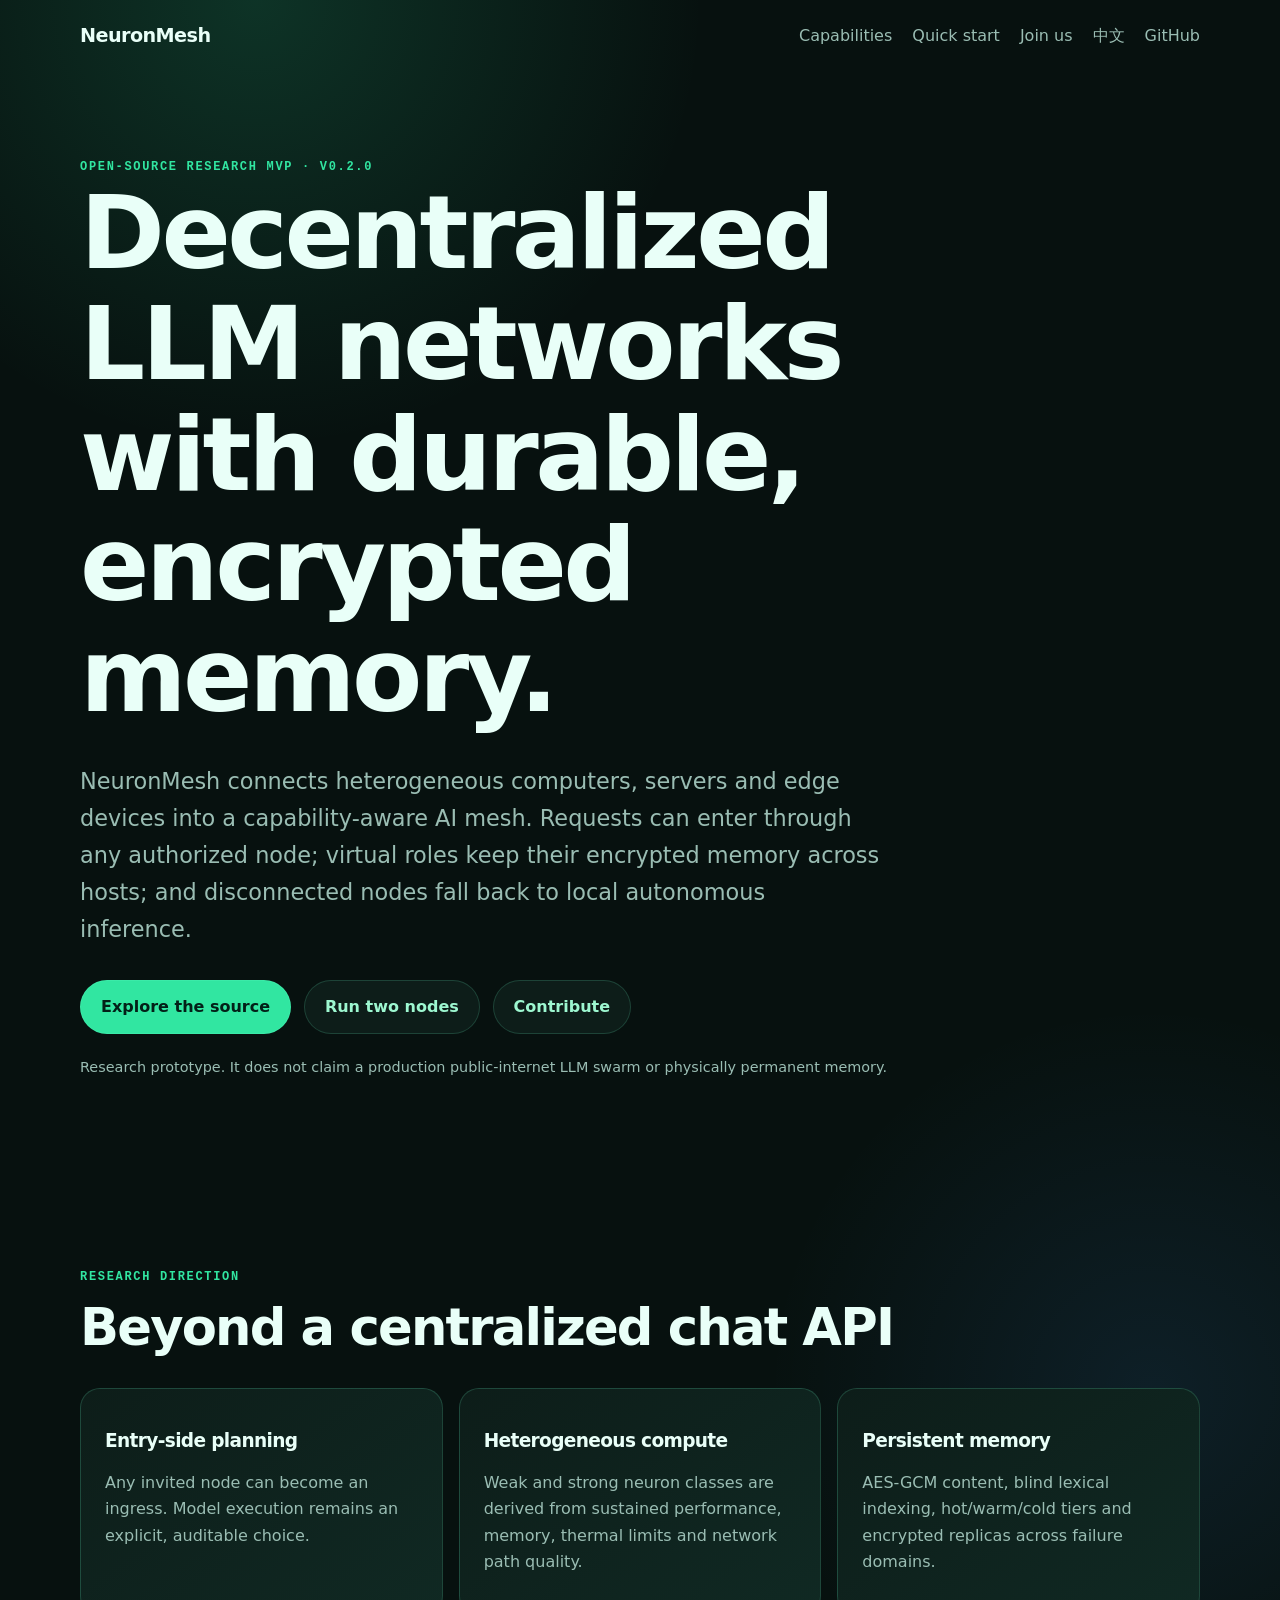
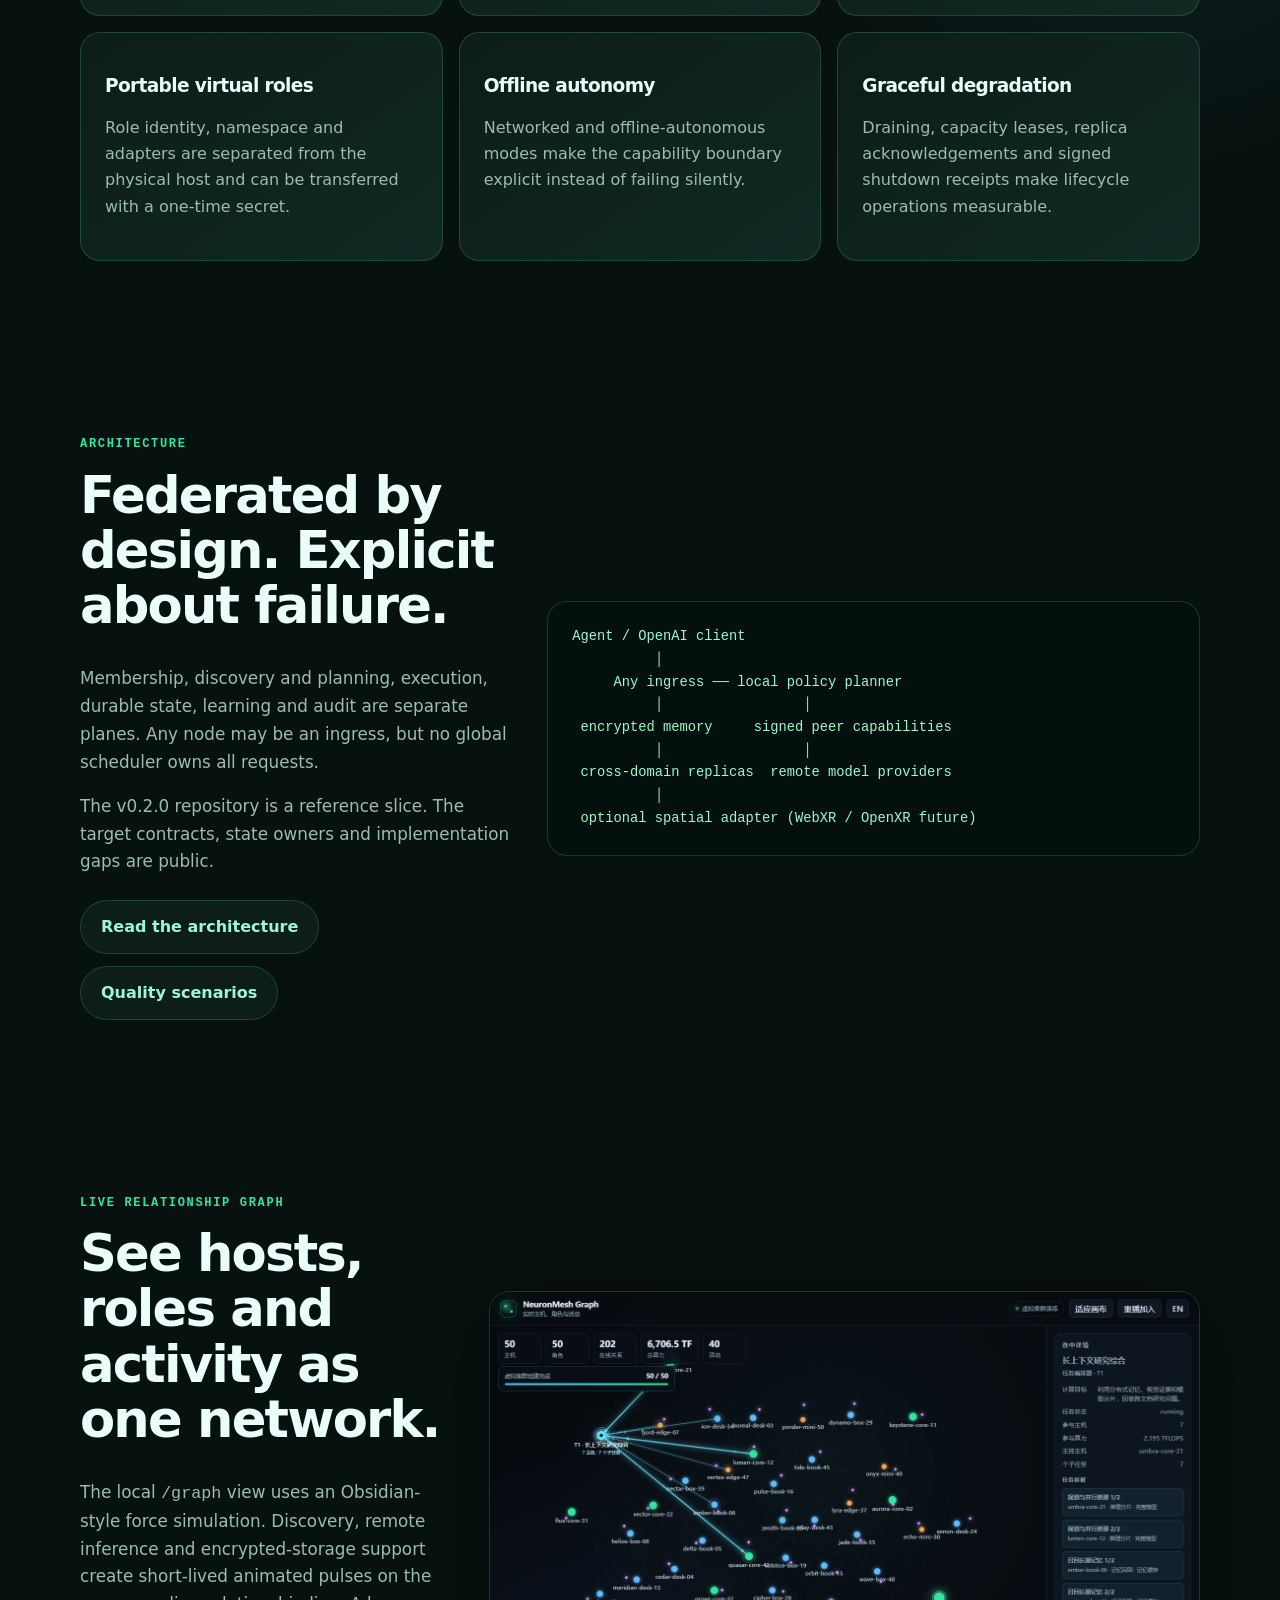
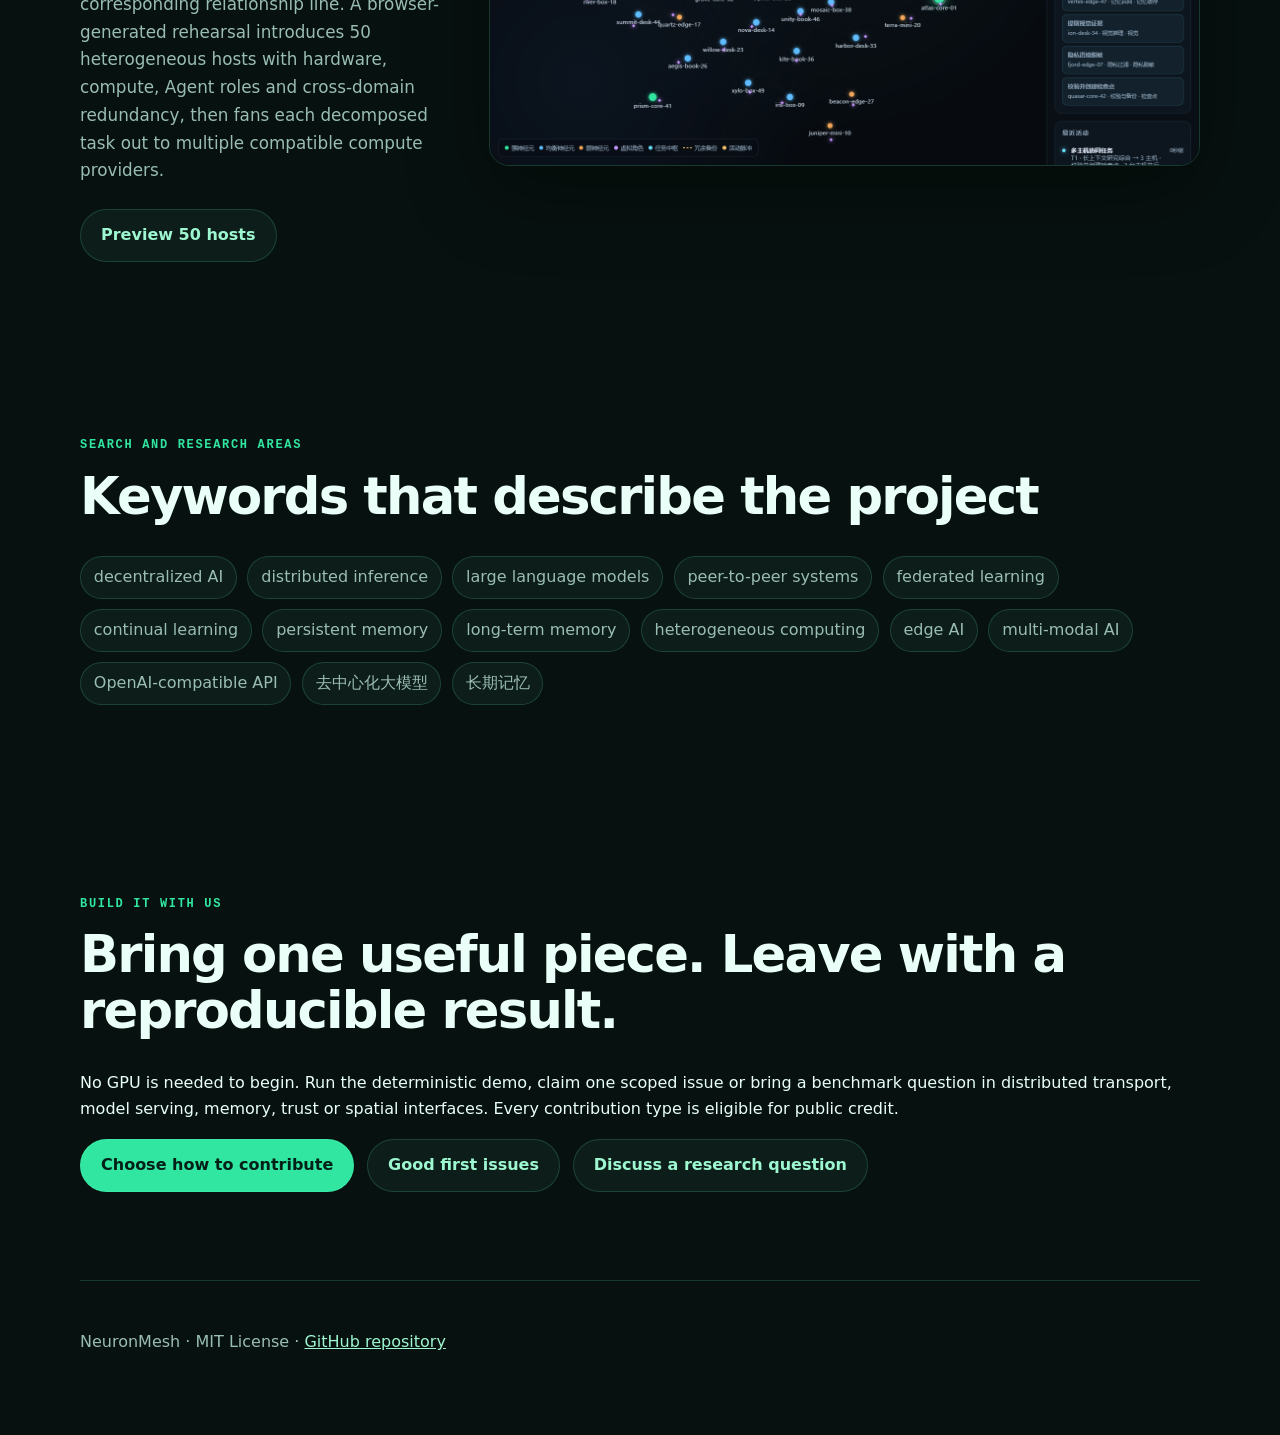
==== docs/index.html @ eab915d9 "Add task-driven multi-host compute fanout" ====
<!doctype html>
<html lang="en">
<head>
  <meta charset="utf-8">
  <meta name="viewport" content="width=device-width, initial-scale=1">
  <title>NeuronMesh — Decentralized LLM Network for Persistent Memory</title>
  <meta name="description" content="NeuronMesh is an open-source research network for decentralized LLM inference, heterogeneous edge computing, encrypted persistent memory, continual learning and OpenAI-compatible AI agents.">
  <meta name="keywords" content="decentralized AI, distributed LLM inference, peer-to-peer AI, persistent memory, long-term memory, federated learning, continual learning, heterogeneous computing, edge AI, OpenAI compatible API">
  <meta name="robots" content="index, follow">
  <link rel="canonical" href="https://yanxee.github.io/neuron-mesh/">
  <link rel="alternate" hreflang="en" href="https://yanxee.github.io/neuron-mesh/">
  <link rel="alternate" hreflang="zh-CN" href="https://yanxee.github.io/neuron-mesh/zh-CN/">
  <link rel="alternate" hreflang="x-default" href="https://yanxee.github.io/neuron-mesh/">
  <meta property="og:type" content="website">
  <meta property="og:title" content="NeuronMesh — Decentralized LLM Network">
  <meta property="og:description" content="Collaborative LLM inference, encrypted persistent memory and continual learning across heterogeneous hosts.">
  <meta property="og:url" content="https://yanxee.github.io/neuron-mesh/">
  <meta property="og:site_name" content="NeuronMesh">
  <meta name="twitter:card" content="summary_large_image">
  <meta name="twitter:title" content="NeuronMesh — Decentralized LLM Network">
  <meta name="twitter:description" content="Open-source research infrastructure for distributed LLM inference and persistent AI memory.">
  <link rel="stylesheet" href="styles.css">
  <script type="application/ld+json">
  {
    "@context": "https://schema.org",
    "@type": "SoftwareSourceCode",
    "name": "NeuronMesh",
    "alternateName": "神经元式去中心化大模型网络",
    "description": "Research network for decentralized LLM inference, heterogeneous compute routing and encrypted persistent memory.",
    "codeRepository": "https://github.com/yanxee/neuron-mesh",
    "url": "https://yanxee.github.io/neuron-mesh/",
    "license": "https://opensource.org/licenses/MIT",
    "programmingLanguage": ["Python", "JavaScript"],
    "author": {
      "@type": "Person",
      "name": "yanxee",
      "url": "https://github.com/yanxee"
    }
  }
  </script>
</head>
<body>
  <header>
    <nav aria-label="Primary">
      <a class="brand" href="/neuron-mesh/">NeuronMesh</a>
      <div class="nav-links">
        <a href="#capabilities">Capabilities</a>
        <a href="https://github.com/yanxee/neuron-mesh#quick-start">Quick start</a>
        <a href="join.html">Join us</a>
        <a class="language-link" href="zh-CN/">中文</a>
        <a href="https://github.com/yanxee/neuron-mesh">GitHub</a>
      </div>
    </nav>
  </header>

  <main>
    <section class="hero">
      <span class="eyebrow">Open-source research MVP · v0.2.0</span>
      <h1>Decentralized LLM networks with durable, encrypted memory.</h1>
      <p class="lead">
        NeuronMesh connects heterogeneous computers, servers and edge devices into a capability-aware AI mesh.
        Requests can enter through any authorized node; virtual roles keep their encrypted memory across hosts;
        and disconnected nodes fall back to local autonomous inference.
      </p>
      <div class="actions">
        <a class="primary" href="https://github.com/yanxee/neuron-mesh">Explore the source</a>
        <a class="secondary" href="https://github.com/yanxee/neuron-mesh#quick-start">Run two nodes</a>
        <a class="secondary" href="join.html">Contribute</a>
      </div>
      <p class="scope">
        Research prototype. It does not claim a production public-internet LLM swarm or physically permanent memory.
      </p>
    </section>

    <section id="capabilities" aria-labelledby="capabilities-title">
      <p class="eyebrow">Research direction</p>
      <h2 id="capabilities-title">Beyond a centralized chat API</h2>
      <div class="grid">
        <article>
          <h3>Entry-side planning</h3>
          <p>Any invited node can become an ingress. Model execution remains an explicit, auditable choice.</p>
        </article>
        <article>
          <h3>Heterogeneous compute</h3>
          <p>Weak and strong neuron classes are derived from sustained performance, memory, thermal limits and network path quality.</p>
        </article>
        <article>
          <h3>Persistent memory</h3>
          <p>AES-GCM content, blind lexical indexing, hot/warm/cold tiers and encrypted replicas across failure domains.</p>
        </article>
        <article>
          <h3>Portable virtual roles</h3>
          <p>Role identity, namespace and adapters are separated from the physical host and can be transferred with a one-time secret.</p>
        </article>
        <article>
          <h3>Offline autonomy</h3>
          <p>Networked and offline-autonomous modes make the capability boundary explicit instead of failing silently.</p>
        </article>
        <article>
          <h3>Graceful degradation</h3>
          <p>Draining, capacity leases, replica acknowledgements and signed shutdown receipts make lifecycle operations measurable.</p>
        </article>
      </div>
    </section>

    <section class="architecture">
      <div>
        <p class="eyebrow">Architecture</p>
        <h2>Federated by design. Explicit about failure.</h2>
        <p class="section-note">
          Membership, discovery and planning, execution, durable state, learning and audit are separate planes.
          Any node may be an ingress, but no global scheduler owns all requests.
        </p>
        <p class="section-note">
          The v0.2.0 repository is a reference slice. The target contracts, state owners and implementation gaps are public.
        </p>
        <div class="actions compact-actions">
          <a class="secondary" href="https://github.com/yanxee/neuron-mesh/blob/main/ARCHITECTURE.md">Read the architecture</a>
          <a class="secondary" href="https://github.com/yanxee/neuron-mesh/blob/main/docs/architecture/QUALITY_SCENARIOS.md">Quality scenarios</a>
        </div>
      </div>
      <pre aria-label="Architecture diagram"><code>Agent / OpenAI client
          │
     Any ingress ── local policy planner
          │                 │
 encrypted memory     signed peer capabilities
          │                 │
 cross-domain replicas  remote model providers
          │
 optional spatial adapter (WebXR / OpenXR future)</code></pre>
    </section>

    <section class="graph-showcase">
      <div>
        <p class="eyebrow">Live relationship graph</p>
        <h2>See hosts, roles and activity as one network.</h2>
        <p class="section-note">
          The local <code>/graph</code> view uses an Obsidian-style force simulation.
          Discovery, remote inference and encrypted-storage support create short-lived
          animated pulses on the corresponding relationship line. A browser-generated
          rehearsal introduces 50 heterogeneous hosts with hardware, compute, Agent roles
          and cross-domain redundancy, then fans each decomposed task out to multiple
          compatible compute providers.
        </p>
        <div class="actions compact-actions">
          <a class="secondary" href="https://github.com/yanxee/neuron-mesh/blob/main/docs/DEMO.md#6-preview-a-50-host-fleet">Preview 50 hosts</a>
        </div>
      </div>
      <img class="graph-preview" src="assets/fleet50-dashboard.png" alt="NeuronMesh graph showing 50 virtual hosts, Agent roles, hardware capacity and active multi-host task relations">
    </section>

    <section class="research">
      <p class="eyebrow">Search and research areas</p>
      <h2>Keywords that describe the project</h2>
      <ul class="tags">
        <li>decentralized AI</li>
        <li>distributed inference</li>
        <li>large language models</li>
        <li>peer-to-peer systems</li>
        <li>federated learning</li>
        <li>continual learning</li>
        <li>persistent memory</li>
        <li>long-term memory</li>
        <li>heterogeneous computing</li>
        <li>edge AI</li>
        <li>multi-modal AI</li>
        <li>OpenAI-compatible API</li>
        <li>去中心化大模型</li>
        <li>长期记忆</li>
      </ul>
    </section>

    <section class="contribute">
      <p class="eyebrow">Build it with us</p>
      <h2>Bring one useful piece. Leave with a reproducible result.</h2>
      <p>
        No GPU is needed to begin. Run the deterministic demo, claim one scoped issue or bring a
        benchmark question in distributed transport, model serving, memory, trust or spatial interfaces.
        Every contribution type is eligible for public credit.
      </p>
      <div class="actions">
        <a class="primary" href="join.html">Choose how to contribute</a>
        <a class="secondary" href="https://github.com/yanxee/neuron-mesh/issues?q=is%3Aissue+is%3Aopen+label%3A%22good+first+issue%22">Good first issues</a>
        <a class="secondary" href="https://github.com/yanxee/neuron-mesh/discussions">Discuss a research question</a>
      </div>
    </section>
  </main>

  <footer>
    <p>NeuronMesh · MIT License · <a href="https://github.com/yanxee/neuron-mesh">GitHub repository</a></p>
  </footer>
</body>
</html>
---- docs/styles.css ----
:root {
  color-scheme: dark;
  --bg: #07110f;
  --panel: #0d1d19;
  --panel-2: #102923;
  --text: #e9fff8;
  --muted: #9abdb3;
  --accent: #31e6a1;
  --accent-2: #9df7d0;
  --border: rgba(107, 255, 200, 0.17);
  font-family: Inter, ui-sans-serif, system-ui, -apple-system, BlinkMacSystemFont, "Segoe UI", sans-serif;
}

* { box-sizing: border-box; }

html { scroll-behavior: smooth; }

body {
  margin: 0;
  background:
    radial-gradient(circle at 20% 0%, rgba(49, 230, 161, 0.16), transparent 28rem),
    radial-gradient(circle at 90% 30%, rgba(75, 158, 255, 0.1), transparent 24rem),
    var(--bg);
  color: var(--text);
  line-height: 1.65;
}

a { color: var(--accent-2); }

header,
main,
footer {
  width: min(1120px, calc(100% - 2rem));
  margin: 0 auto;
}

nav {
  min-height: 72px;
  display: flex;
  align-items: center;
  justify-content: space-between;
  gap: 1rem;
}

.brand {
  color: var(--text);
  font-weight: 800;
  font-size: 1.2rem;
  letter-spacing: -0.03em;
  text-decoration: none;
}

.nav-links {
  display: flex;
  gap: 1.25rem;
}

.nav-links a {
  color: var(--muted);
  text-decoration: none;
}

section { padding: 5.5rem 0; }

.hero { padding-top: 5rem; }

.eyebrow {
  margin: 0 0 1rem;
  color: var(--accent);
  font: 700 0.75rem/1.2 ui-monospace, SFMono-Regular, Consolas, monospace;
  letter-spacing: 0.14em;
  text-transform: uppercase;
}

h1, h2, h3 { letter-spacing: -0.035em; line-height: 1.08; }

h1 {
  max-width: 900px;
  margin: 0;
  font-size: clamp(3rem, 8vw, 6.7rem);
}

h2 {
  margin: 0 0 2rem;
  font-size: clamp(2rem, 4vw, 3.4rem);
}

h3 { font-size: 1.16rem; }

.lead {
  max-width: 800px;
  margin: 2rem 0;
  color: var(--muted);
  font-size: clamp(1.1rem, 2vw, 1.4rem);
}

.actions { display: flex; flex-wrap: wrap; gap: 0.8rem; }

.actions a {
  border: 1px solid var(--border);
  border-radius: 999px;
  padding: 0.78rem 1.25rem;
  font-weight: 700;
  text-decoration: none;
}

.actions .primary {
  background: var(--accent);
  color: #032018;
}

.actions .secondary { background: var(--panel); }

.scope {
  margin-top: 1.4rem;
  color: var(--muted);
  font-size: 0.9rem;
}

.section-note {
  max-width: 56rem;
  color: var(--muted);
  font-size: 1.05rem;
}

.compact-actions {
  margin-top: 1.5rem;
}

.grid {
  display: grid;
  grid-template-columns: repeat(3, minmax(0, 1fr));
  gap: 1rem;
}

.route-grid {
  display: grid;
  grid-template-columns: repeat(2, minmax(0, 1fr));
  gap: 1rem;
}

article {
  min-height: 190px;
  padding: 1.5rem;
  background: linear-gradient(145deg, var(--panel), var(--panel-2));
  border: 1px solid var(--border);
  border-radius: 1.25rem;
}

article p { color: var(--muted); }

.route-card a {
  font-weight: 700;
  text-underline-offset: 0.2em;
}

.route-time {
  display: inline-block;
  margin-bottom: 1.2rem;
  color: var(--accent);
  font: 700 0.72rem/1.2 ui-monospace, SFMono-Regular, Consolas, monospace;
  letter-spacing: 0.1em;
  text-transform: uppercase;
}

.architecture {
  display: grid;
  grid-template-columns: 0.8fr 1.2fr;
  align-items: center;
  gap: 2rem;
}

.graph-showcase {
  display: grid;
  grid-template-columns: 0.9fr 1.7fr;
  align-items: center;
  gap: 2rem;
}

.graph-preview {
  display: block;
  width: 100%;
  height: auto;
  border: 1px solid var(--border);
  border-radius: 1.25rem;
  box-shadow: 0 24px 80px rgba(0, 0, 0, 0.35);
}

.steps {
  margin: 0;
  padding: 1.5rem 1.5rem 1.5rem 3rem;
  background: #04100d;
  border: 1px solid var(--border);
  border-radius: 1.25rem;
  color: var(--muted);
}

.steps li { padding: 0.35rem 0 0.35rem 0.75rem; }

.steps strong { color: var(--text); }

pre {
  overflow-x: auto;
  margin: 0;
  padding: 1.5rem;
  background: #04100d;
  border: 1px solid var(--border);
  border-radius: 1.25rem;
  color: var(--accent-2);
  font-size: 0.86rem;
}

.tags {
  display: flex;
  flex-wrap: wrap;
  gap: 0.65rem;
  padding: 0;
  list-style: none;
}

.tags li {
  border: 1px solid var(--border);
  border-radius: 999px;
  padding: 0.45rem 0.8rem;
  background: var(--panel);
  color: var(--muted);
}

footer {
  padding: 2rem 0 4rem;
  border-top: 1px solid var(--border);
  color: var(--muted);
}

@media (max-width: 800px) {
  .grid,
  .route-grid,
  .architecture,
  .graph-showcase { grid-template-columns: 1fr; }
  .nav-links a:not(:last-child):not(.language-link) { display: none; }
  section { padding: 4rem 0; }
}
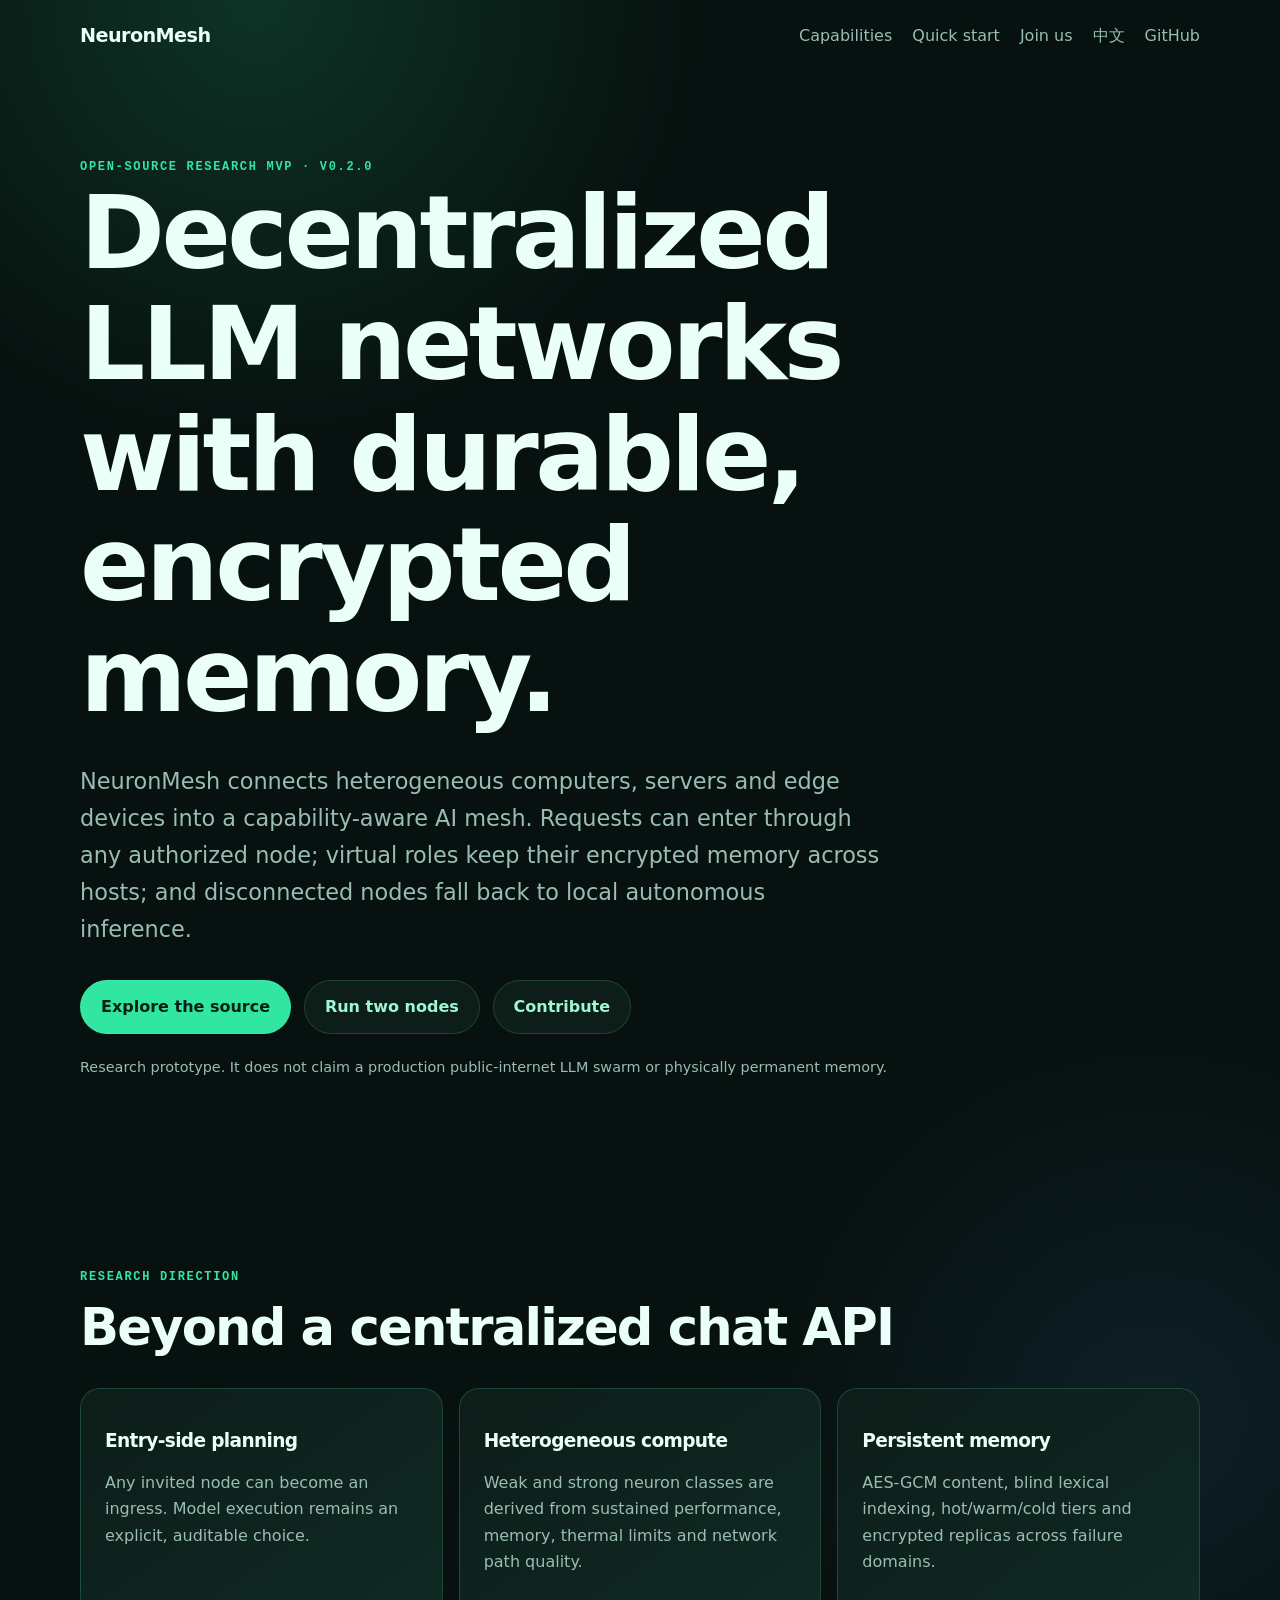
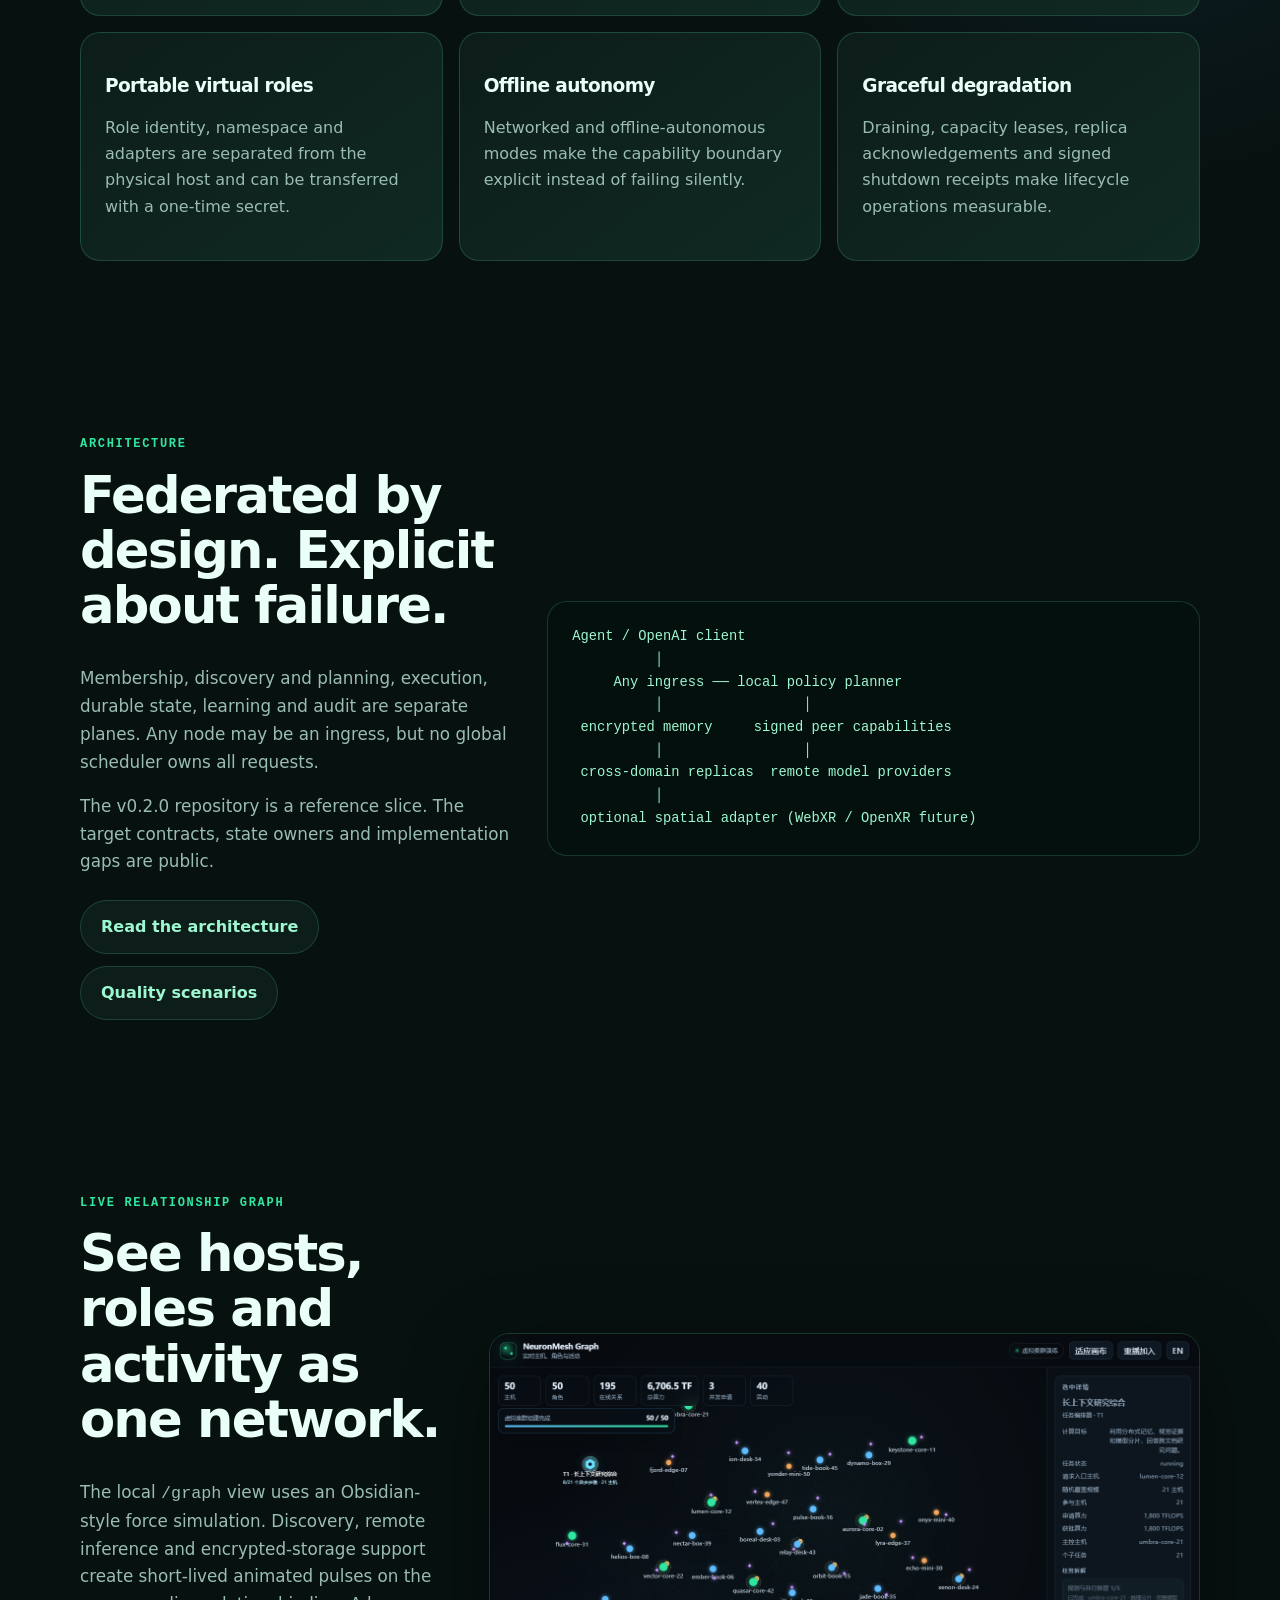
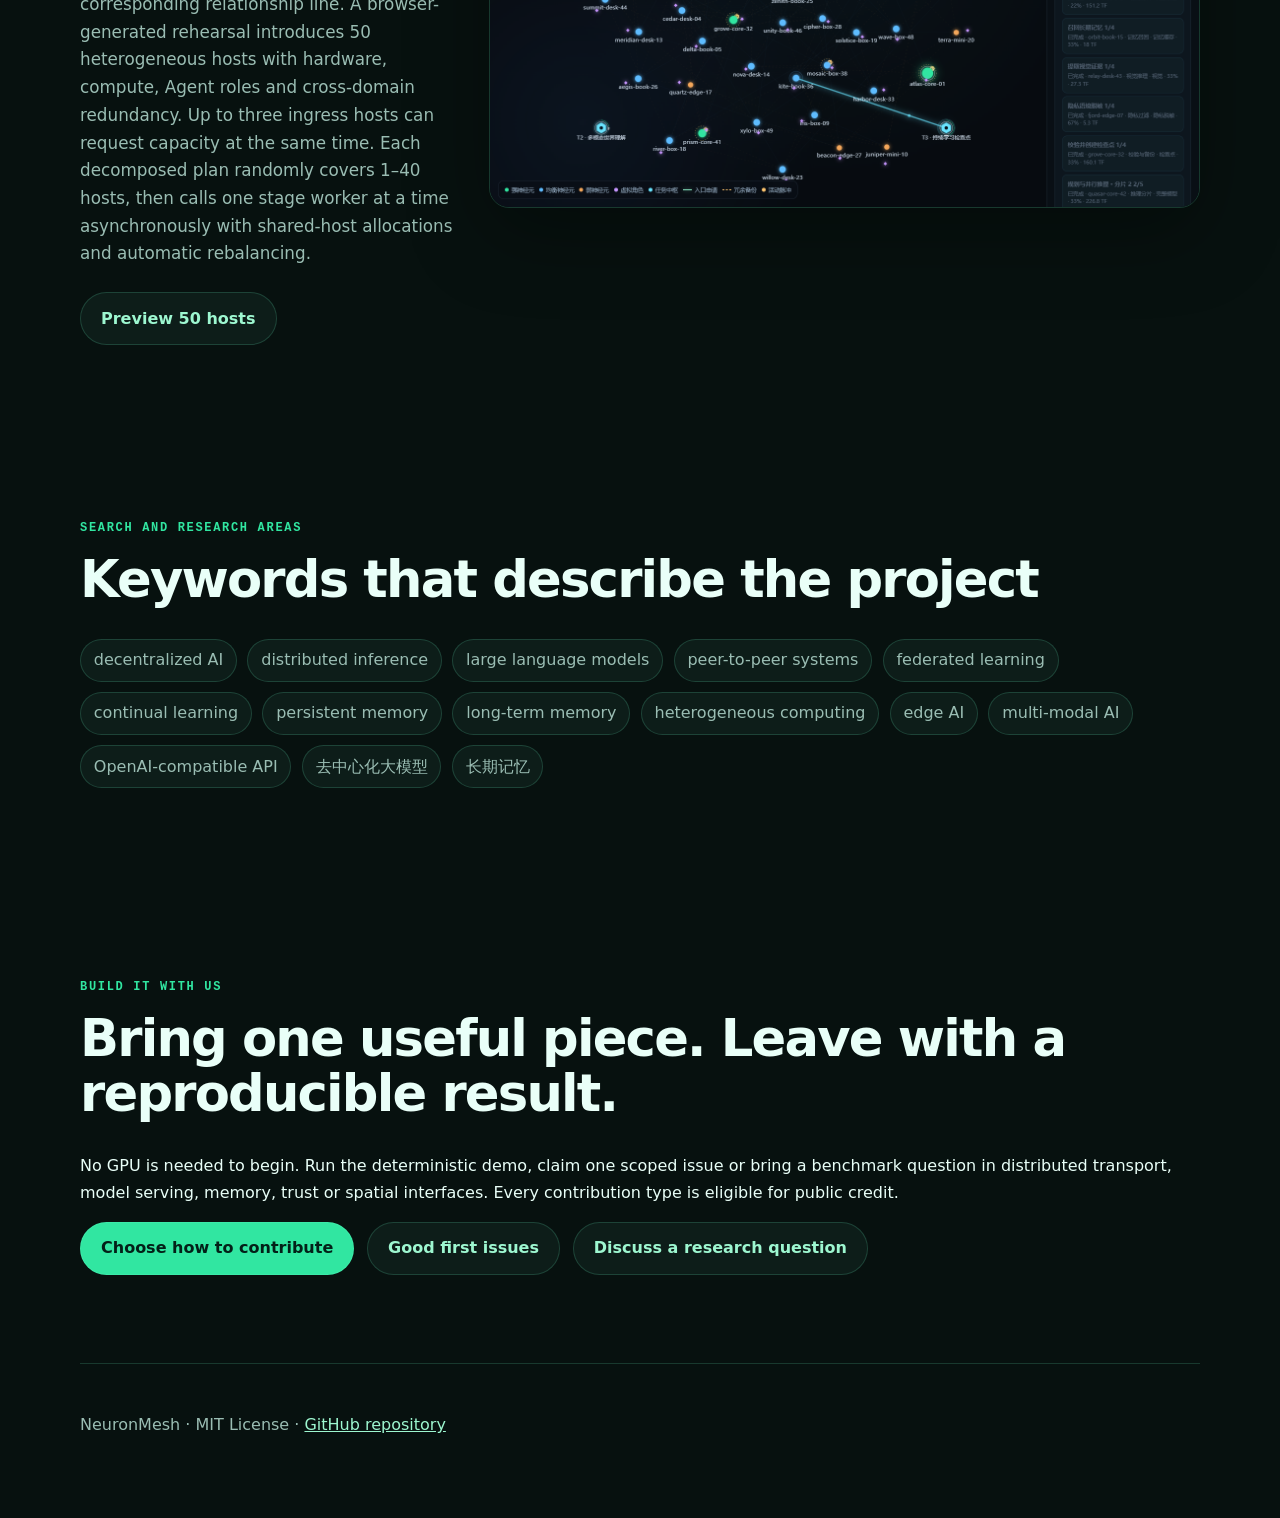
==== commit 751c3757: "Add asynchronous random 1-40 host coverage" ====
--- a/docs/index.html
+++ b/docs/index.html
@@ -139,14 +139,16 @@
           Discovery, remote inference and encrypted-storage support create short-lived
           animated pulses on the corresponding relationship line. A browser-generated
           rehearsal introduces 50 heterogeneous hosts with hardware, compute, Agent roles
-          and cross-domain redundancy, then fans each decomposed task out to multiple
-          compatible compute providers.
+          and cross-domain redundancy. Up to three ingress hosts can request capacity
+          at the same time. Each decomposed plan randomly covers 1–40 hosts, then calls
+          one stage worker at a time asynchronously with shared-host allocations and
+          automatic rebalancing.
         </p>
         <div class="actions compact-actions">
           <a class="secondary" href="https://github.com/yanxee/neuron-mesh/blob/main/docs/DEMO.md#6-preview-a-50-host-fleet">Preview 50 hosts</a>
         </div>
       </div>
-      <img class="graph-preview" src="assets/fleet50-dashboard.png" alt="NeuronMesh graph showing 50 virtual hosts, Agent roles, hardware capacity and active multi-host task relations">
+      <img class="graph-preview" src="assets/fleet50-dashboard.png" alt="NeuronMesh graph showing concurrent ingress requests, shared host allocations and asynchronous task dispatch">
     </section>
 
     <section class="research">
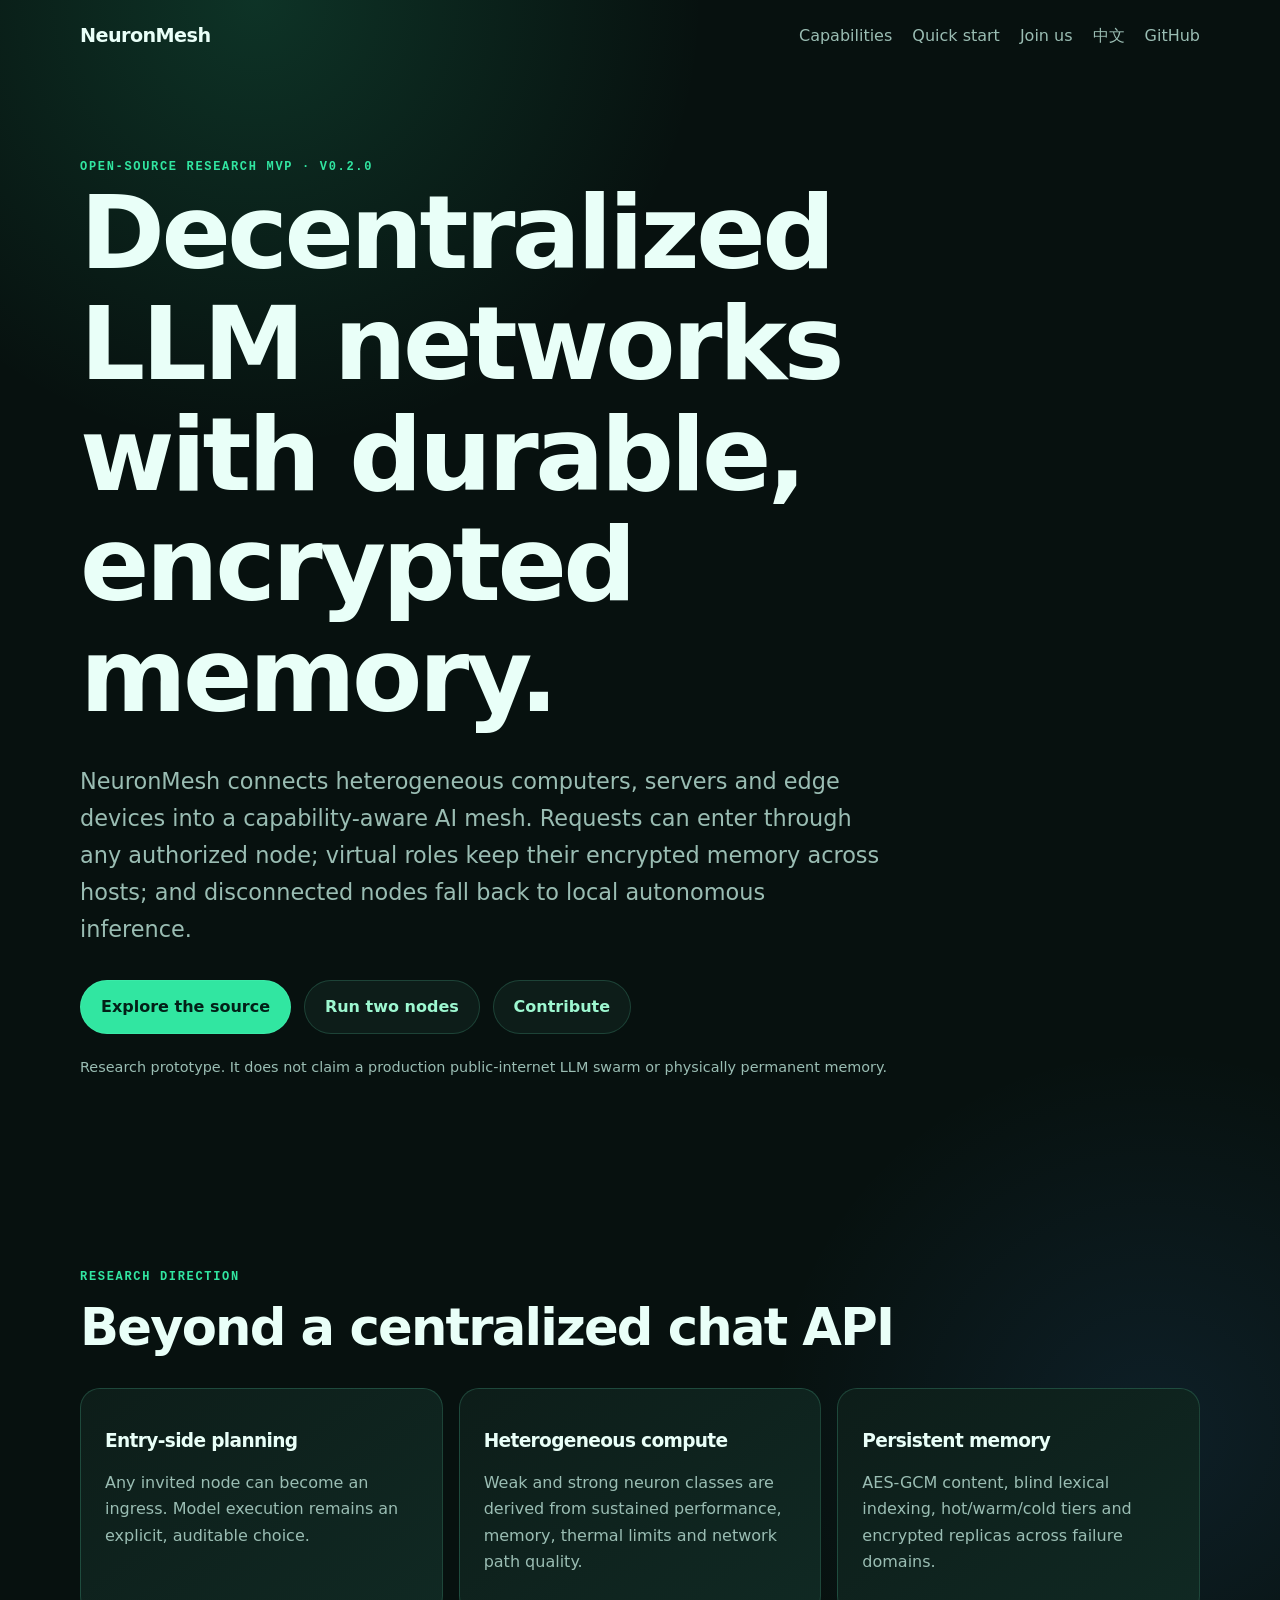
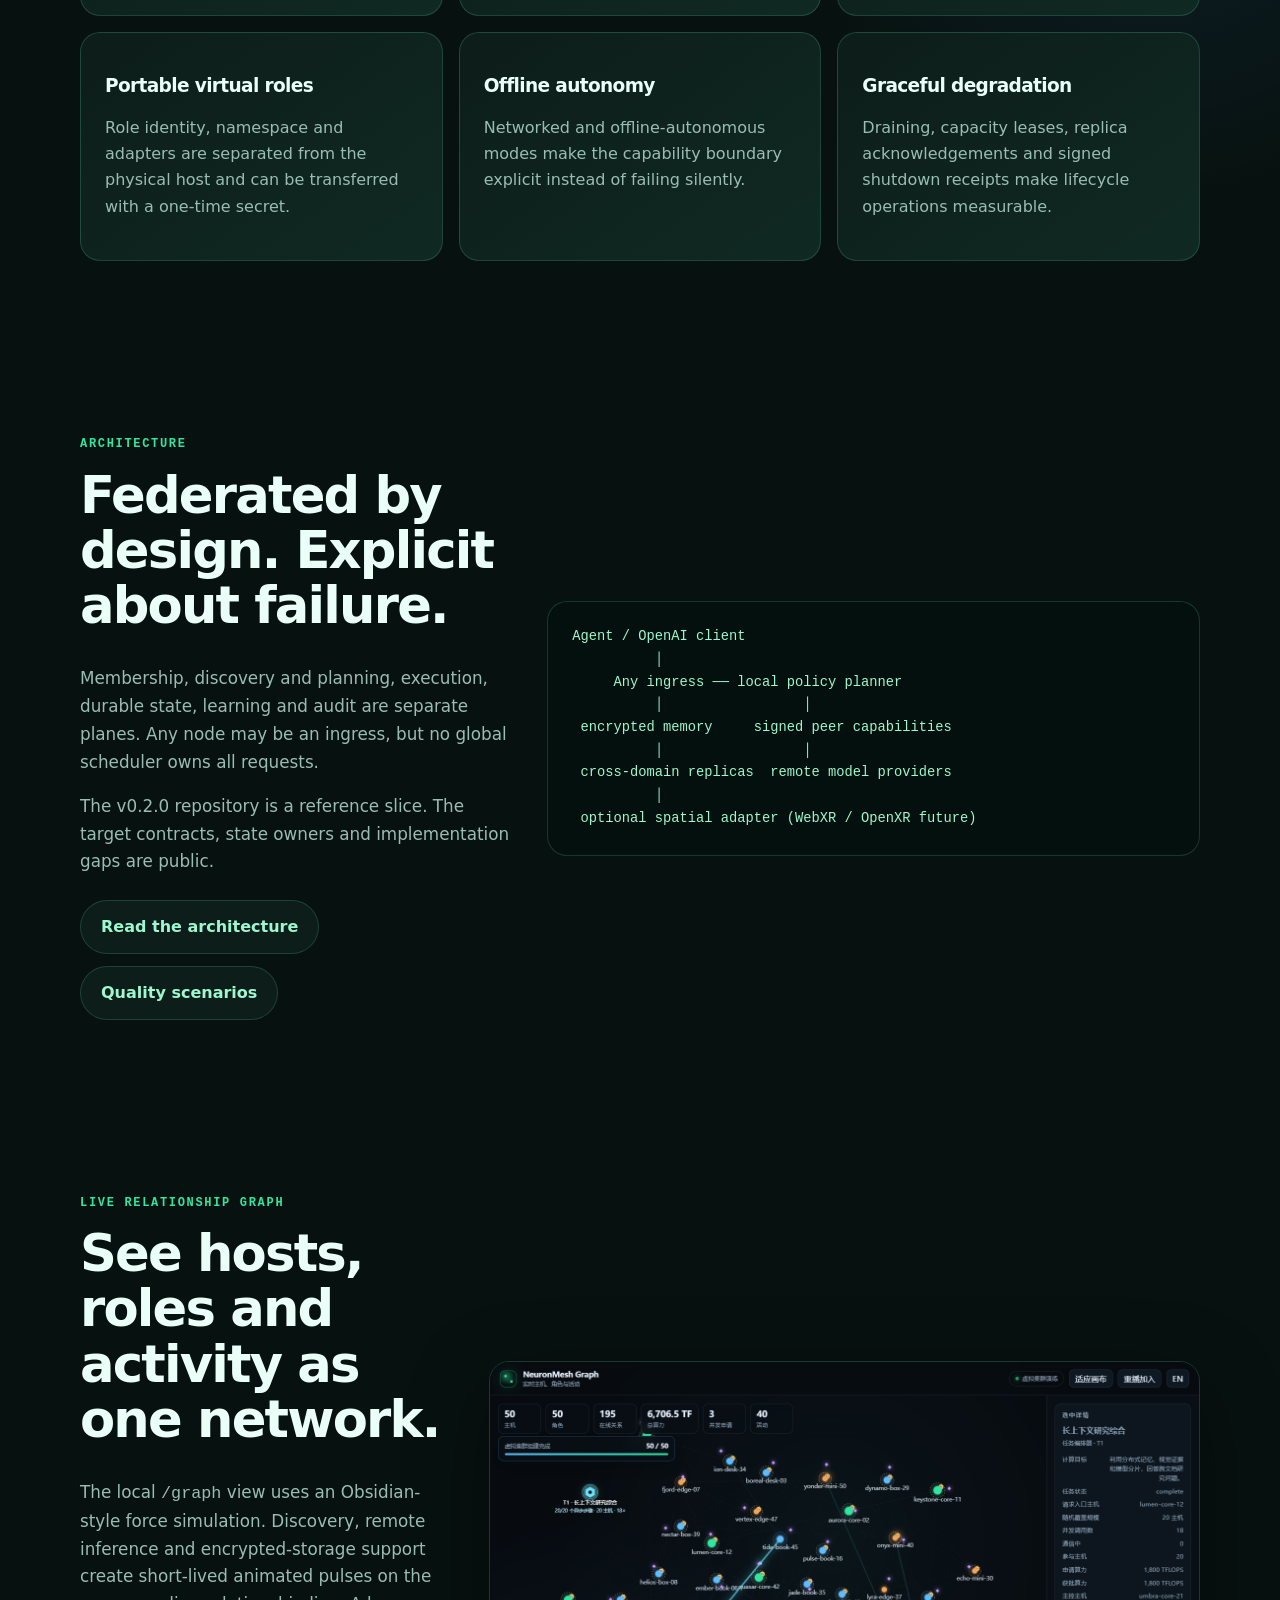
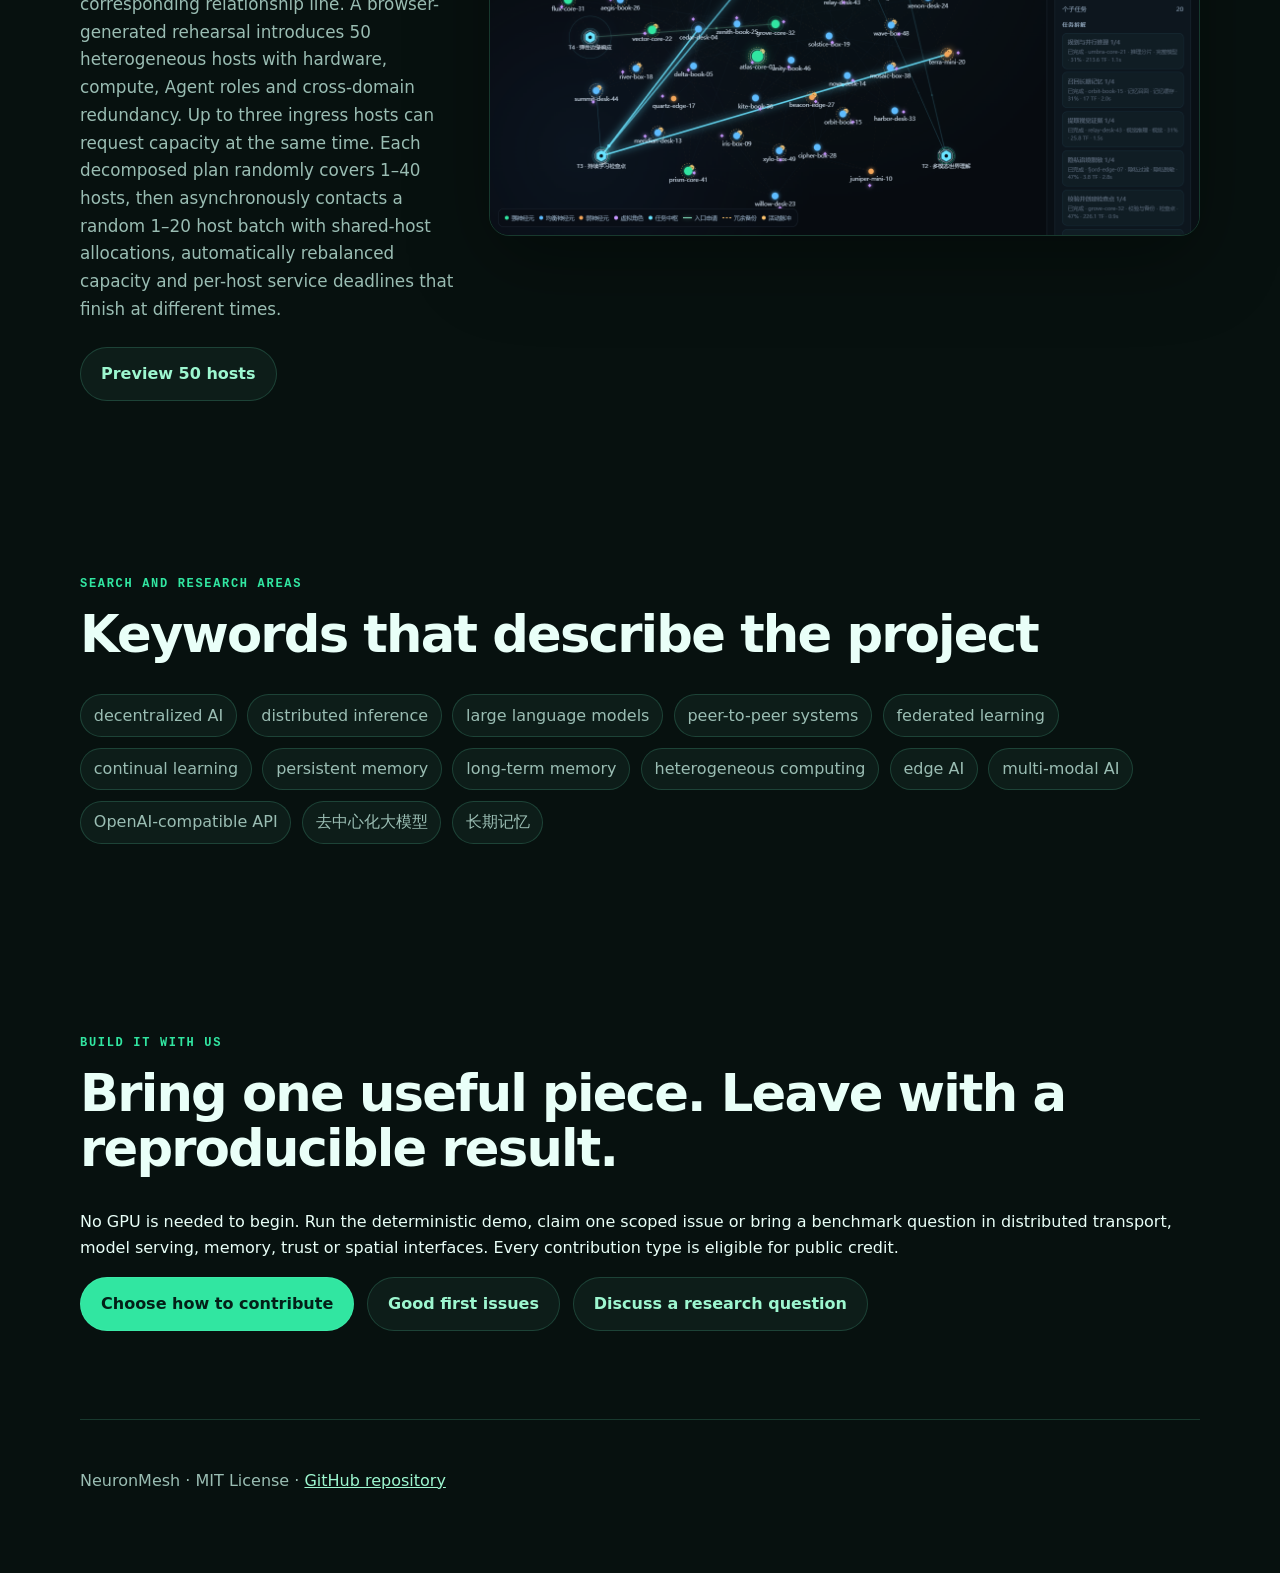
==== commit c14b4804: "Vary concurrent host service durations" ====
--- a/docs/index.html
+++ b/docs/index.html
@@ -140,15 +140,16 @@
           animated pulses on the corresponding relationship line. A browser-generated
           rehearsal introduces 50 heterogeneous hosts with hardware, compute, Agent roles
           and cross-domain redundancy. Up to three ingress hosts can request capacity
-          at the same time. Each decomposed plan randomly covers 1–40 hosts, then calls
-          one stage worker at a time asynchronously with shared-host allocations and
-          automatic rebalancing.
+          at the same time. Each decomposed plan randomly covers 1–40 hosts, then
+          asynchronously contacts a random 1–20 host batch with shared-host
+          allocations, automatically rebalanced capacity and per-host service
+          deadlines that finish at different times.
         </p>
         <div class="actions compact-actions">
           <a class="secondary" href="https://github.com/yanxee/neuron-mesh/blob/main/docs/DEMO.md#6-preview-a-50-host-fleet">Preview 50 hosts</a>
         </div>
       </div>
-      <img class="graph-preview" src="assets/fleet50-dashboard.png" alt="NeuronMesh graph showing concurrent ingress requests, shared host allocations and asynchronous task dispatch">
+      <img class="graph-preview" src="assets/fleet50-dashboard.png" alt="NeuronMesh graph showing concurrent ingress requests, 1–20 concurrent calls and unequal per-host service windows">
     </section>
 
     <section class="research">
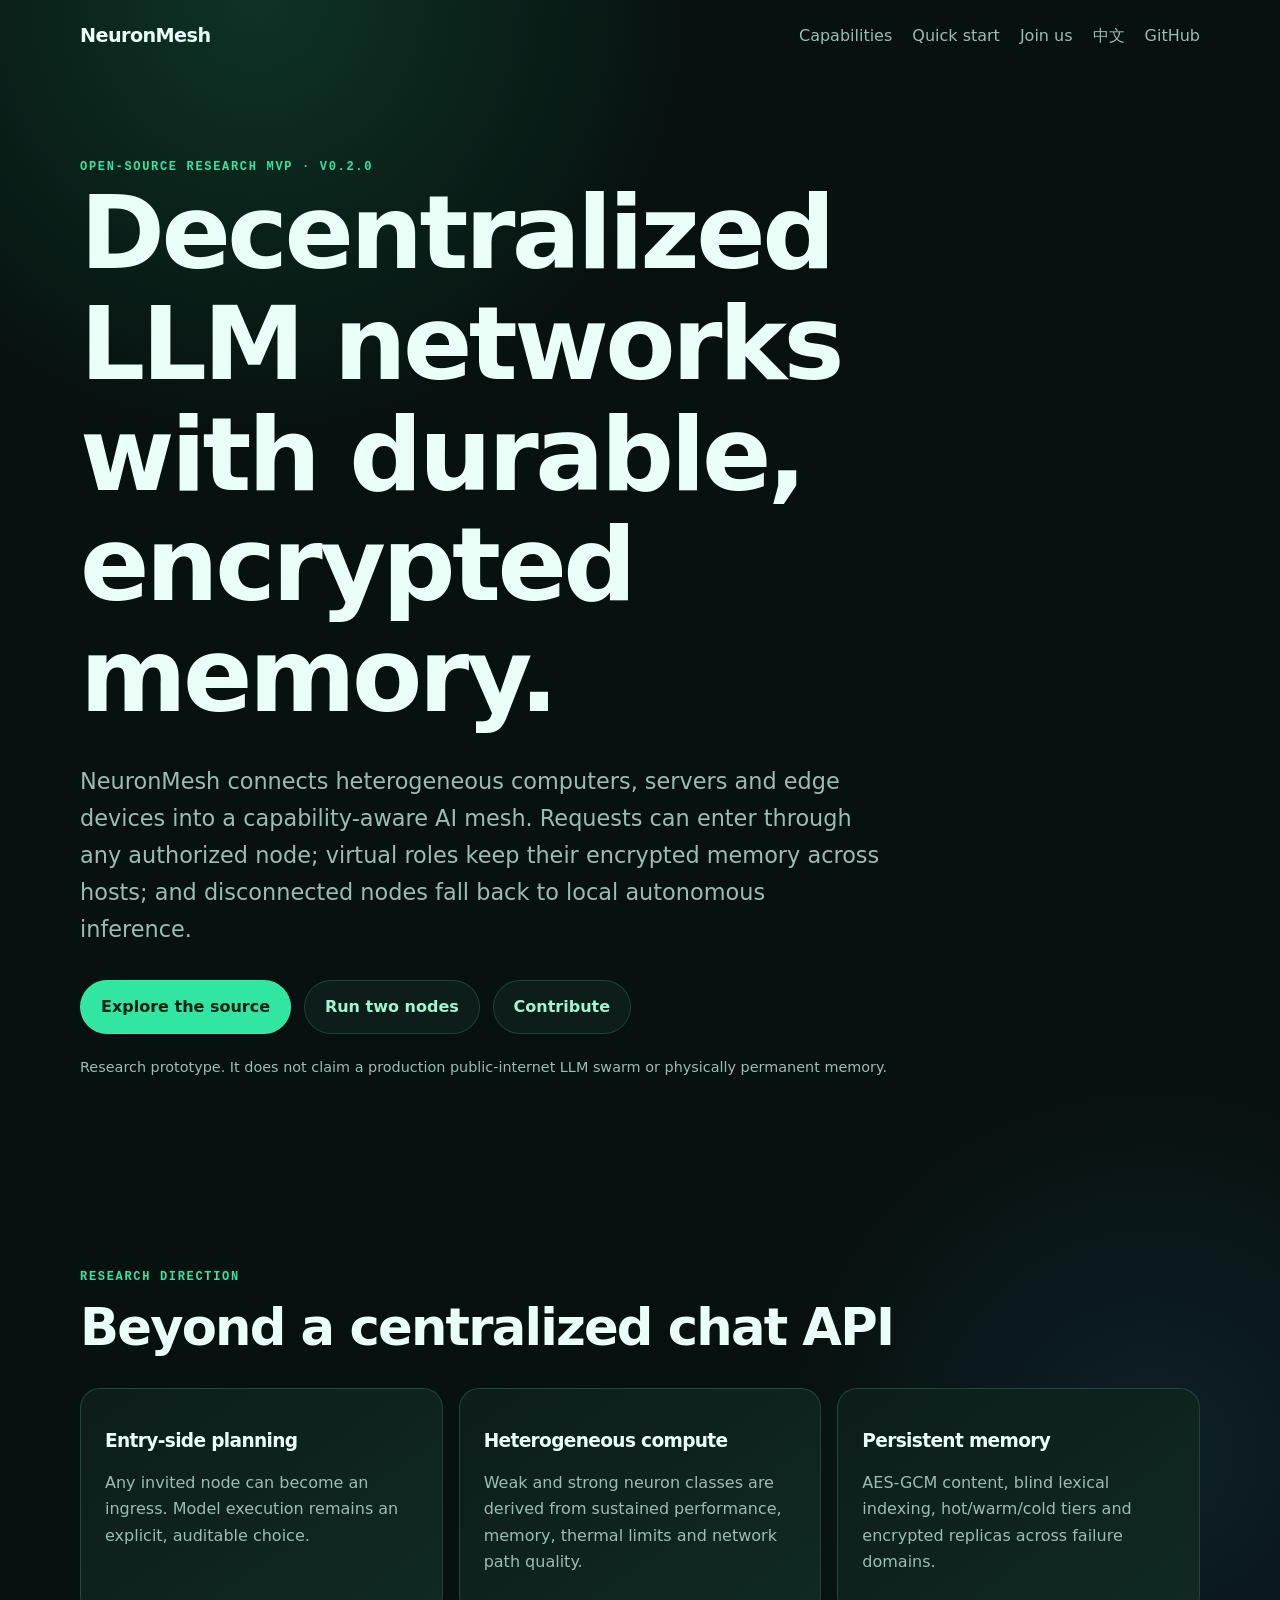
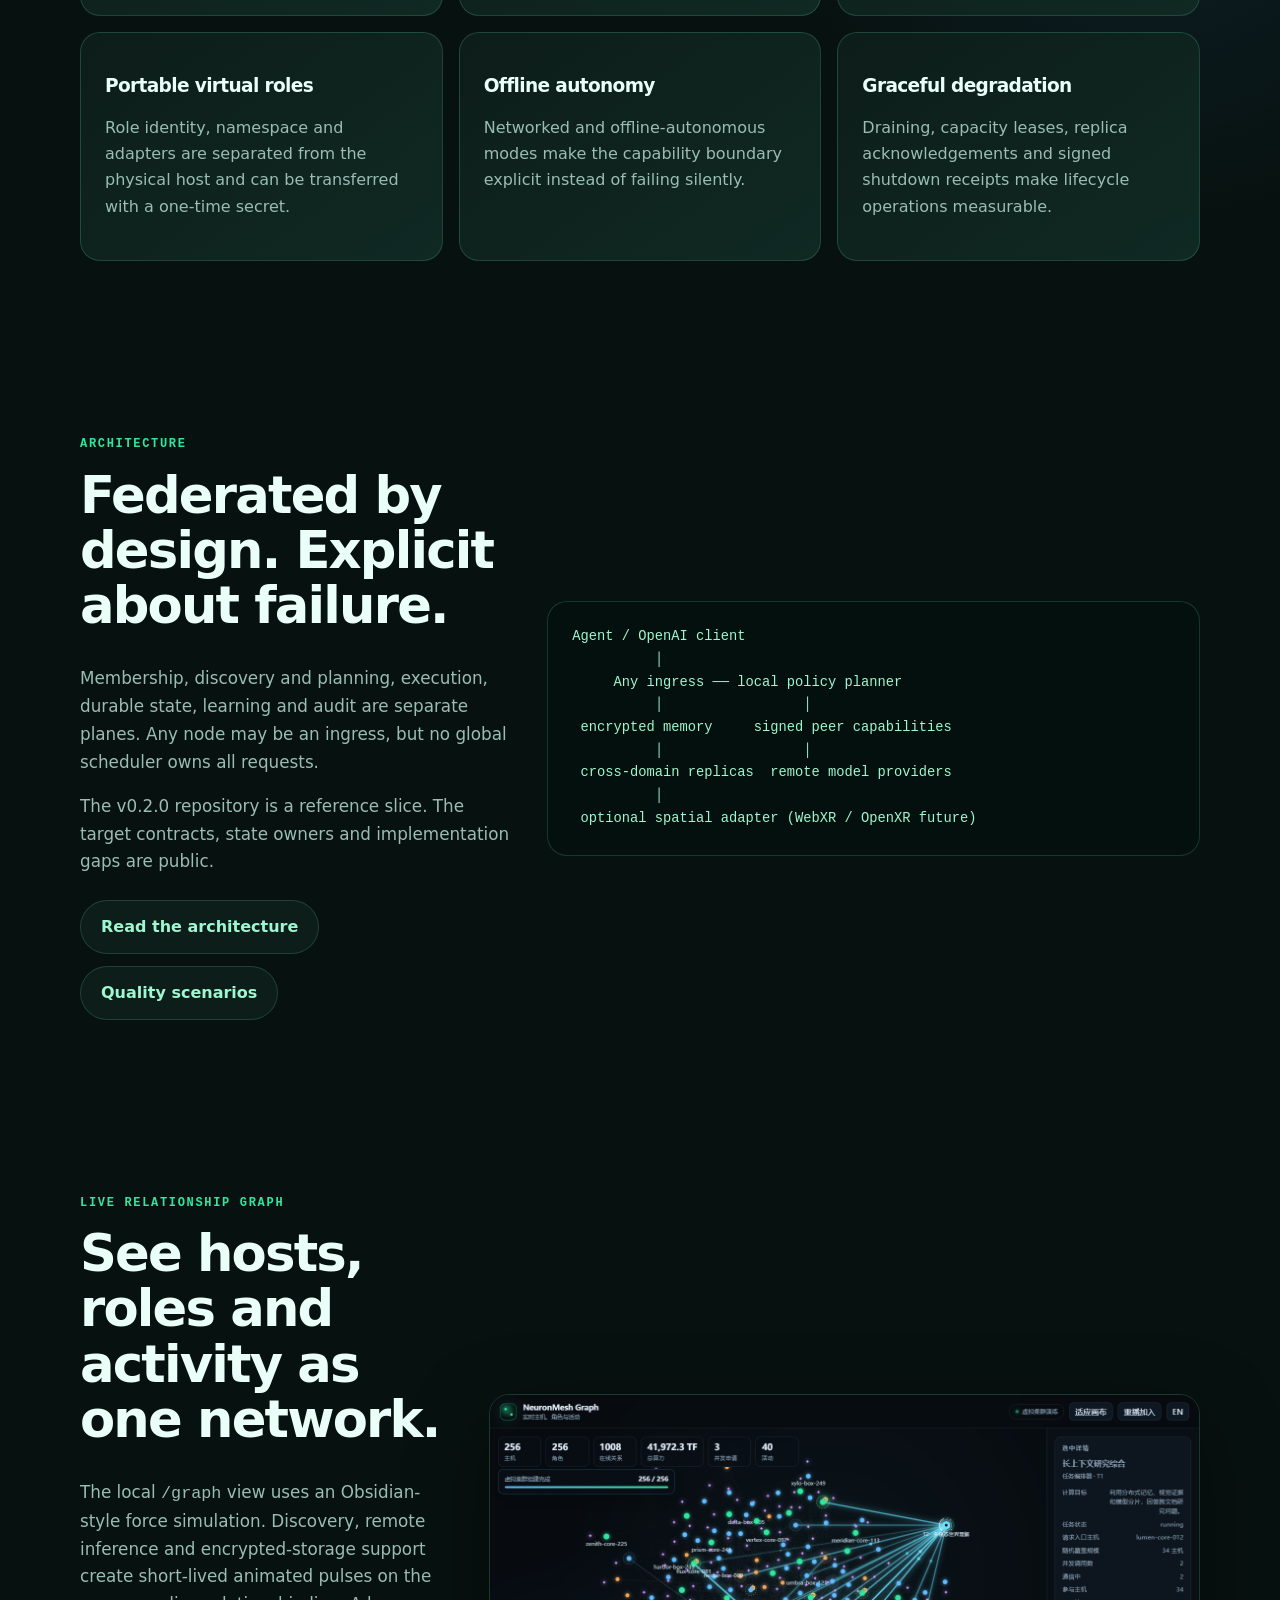
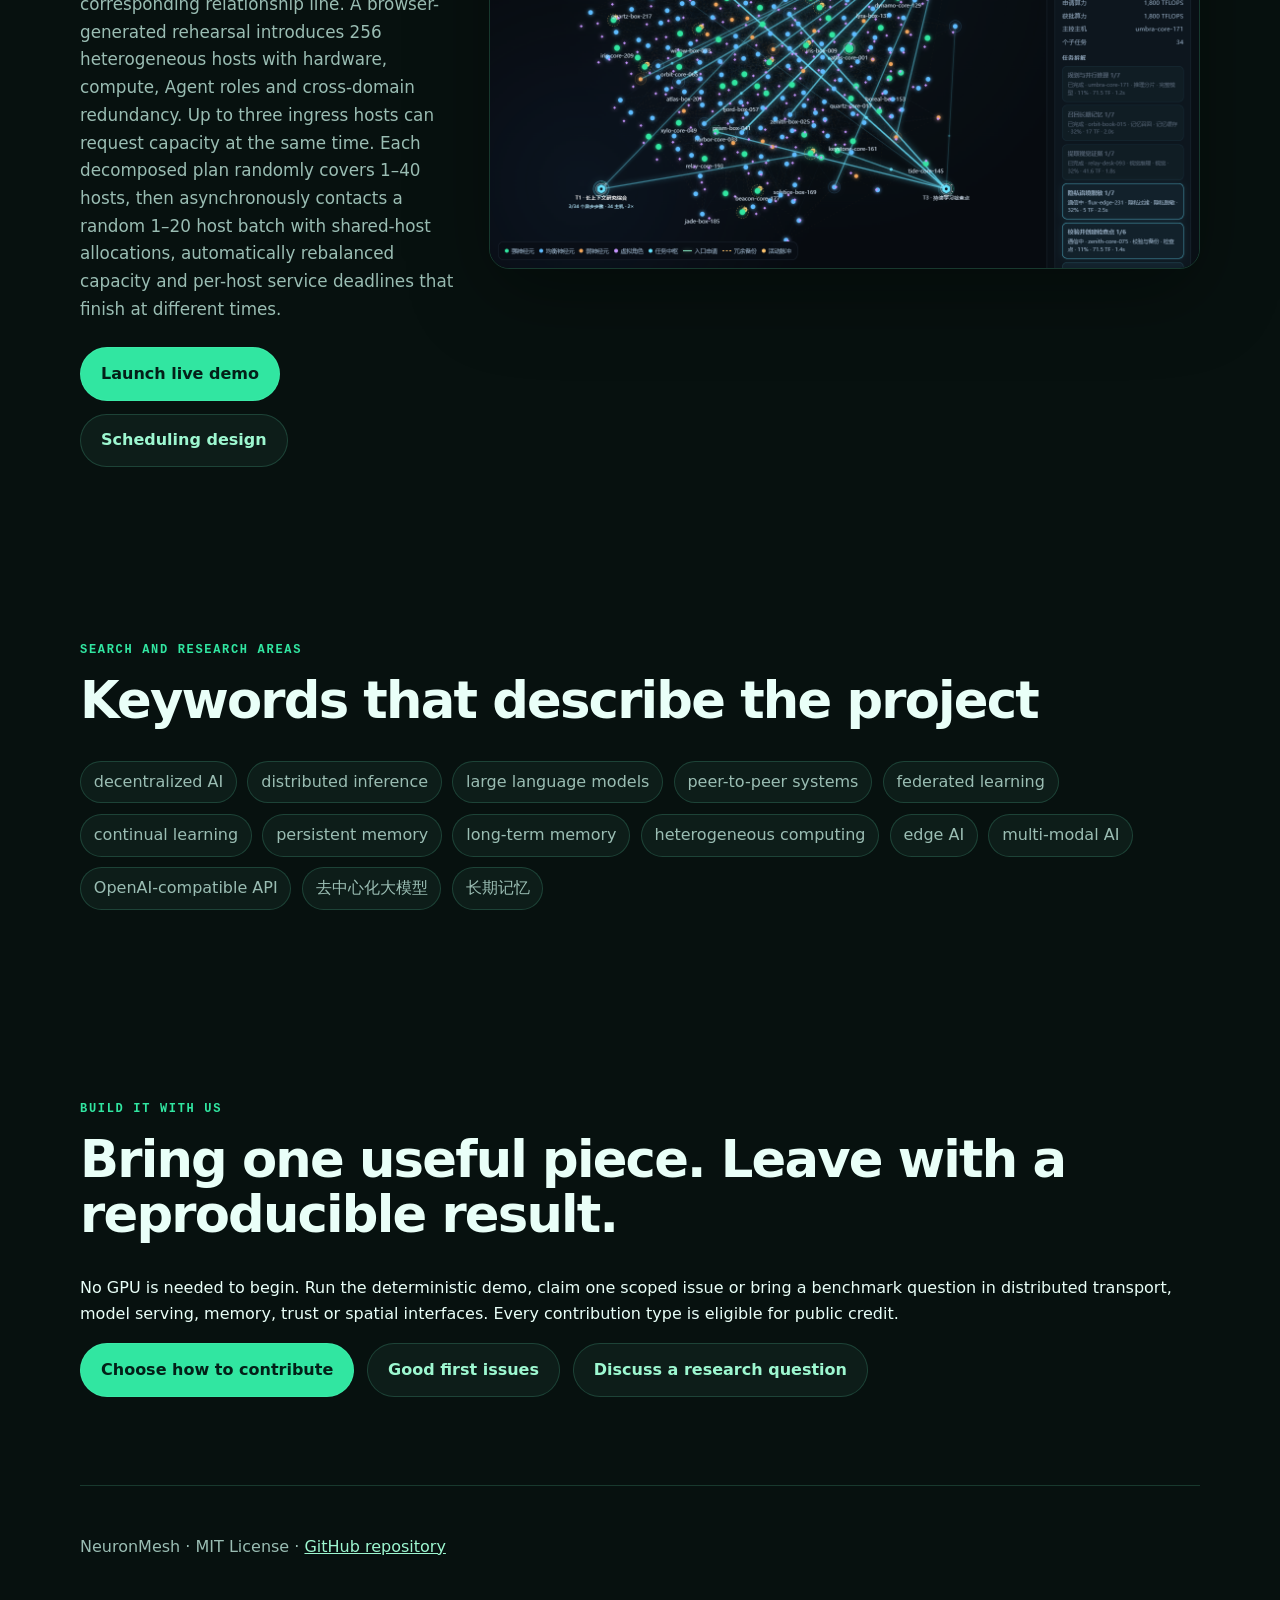
==== commit e6ce0874: "Add 256-node coordination scheduler and public demo" ====
--- a/docs/index.html
+++ b/docs/index.html
@@ -138,7 +138,7 @@
           The local <code>/graph</code> view uses an Obsidian-style force simulation.
           Discovery, remote inference and encrypted-storage support create short-lived
           animated pulses on the corresponding relationship line. A browser-generated
-          rehearsal introduces 50 heterogeneous hosts with hardware, compute, Agent roles
+          rehearsal introduces 256 heterogeneous hosts with hardware, compute, Agent roles
           and cross-domain redundancy. Up to three ingress hosts can request capacity
           at the same time. Each decomposed plan randomly covers 1–40 hosts, then
           asynchronously contacts a random 1–20 host batch with shared-host
@@ -146,10 +146,11 @@
           deadlines that finish at different times.
         </p>
         <div class="actions compact-actions">
-          <a class="secondary" href="https://github.com/yanxee/neuron-mesh/blob/main/docs/DEMO.md#6-preview-a-50-host-fleet">Preview 50 hosts</a>
+          <a class="primary" href="graph-demo.html?demo=fleet256">Launch live demo</a>
+          <a class="secondary" href="https://github.com/yanxee/neuron-mesh/blob/main/docs/TASK_ORCHESTRATION.md">Scheduling design</a>
         </div>
       </div>
-      <img class="graph-preview" src="assets/fleet50-dashboard.png" alt="NeuronMesh graph showing concurrent ingress requests, 1–20 concurrent calls and unequal per-host service windows">
+      <img class="graph-preview" src="assets/fleet256-dashboard.png" alt="NeuronMesh graph showing a 256-host fleet, concurrent ingress requests and unequal per-host service windows">
     </section>
 
     <section class="research">
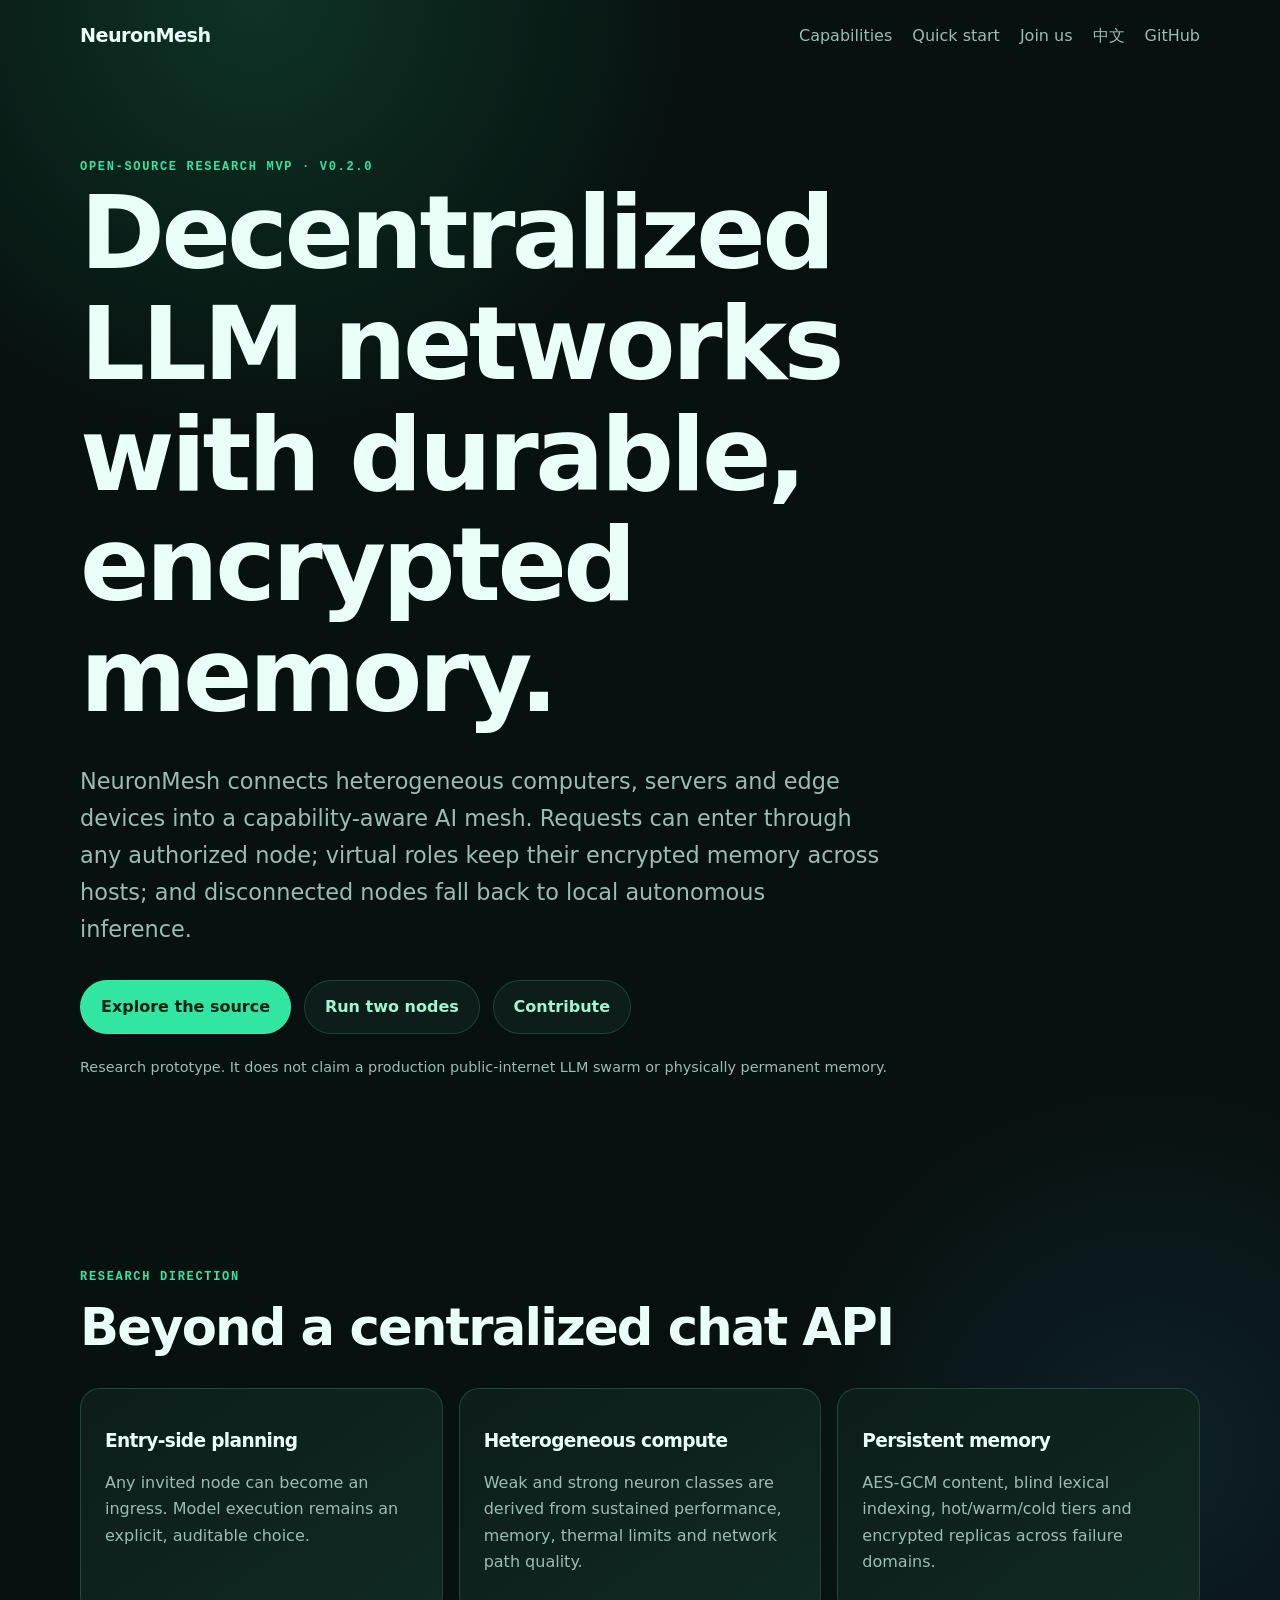
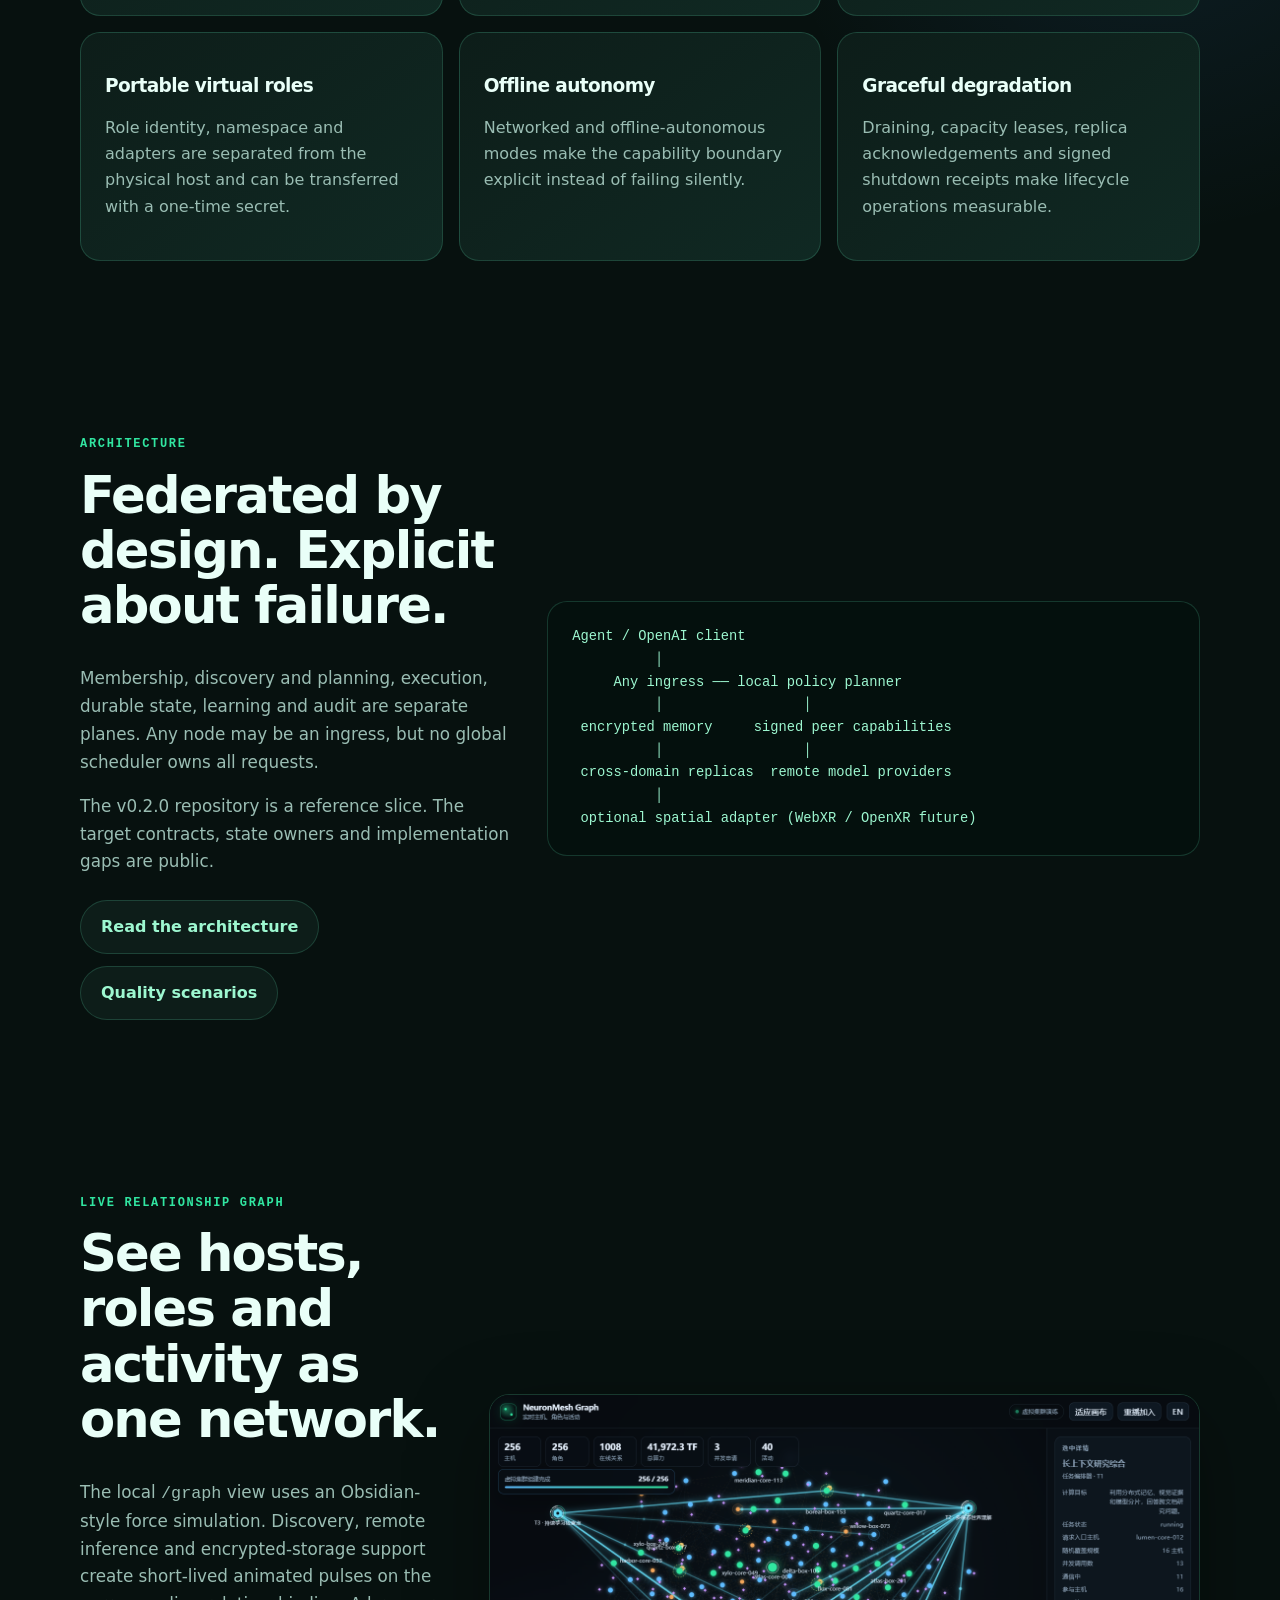
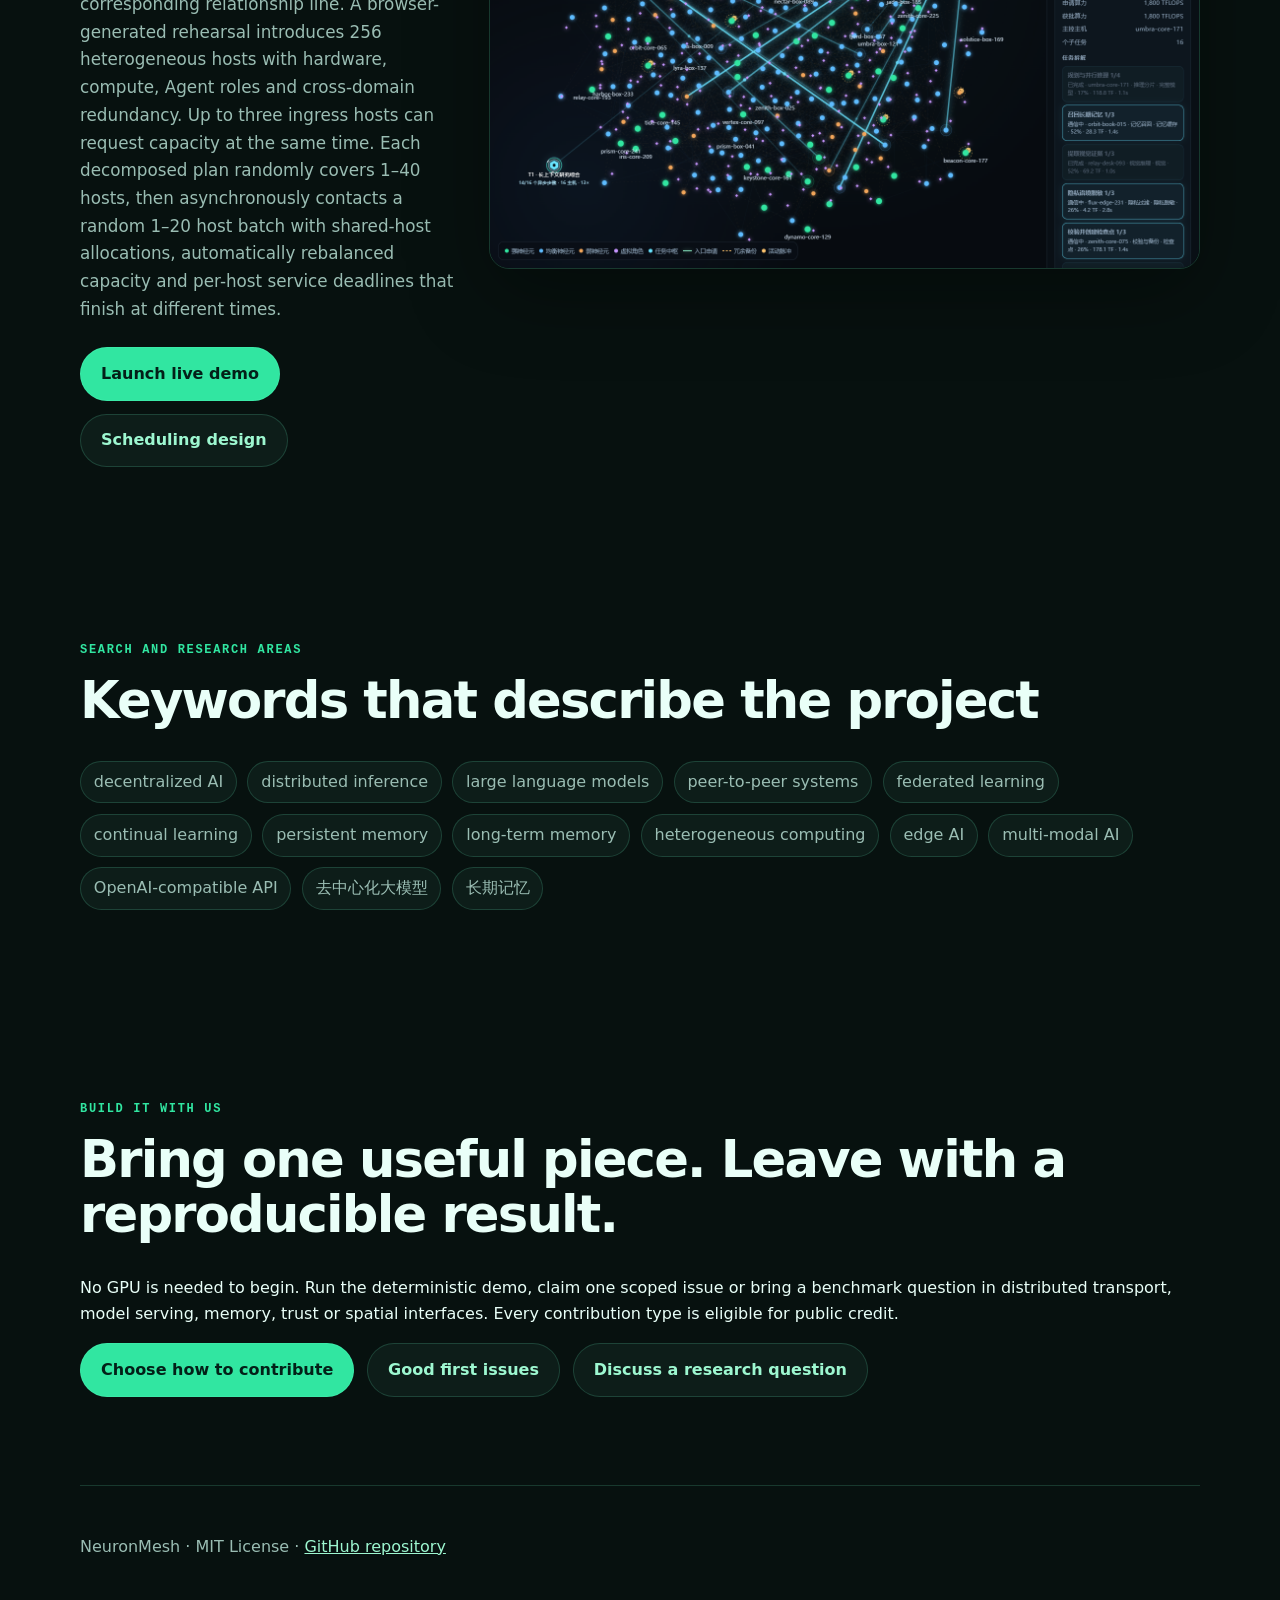
==== commit 9d426f9f: "Add cache-safe chaos demo URL" ====
--- a/docs/index.html
+++ b/docs/index.html
@@ -146,7 +146,7 @@
           deadlines that finish at different times.
         </p>
         <div class="actions compact-actions">
-          <a class="primary" href="graph-demo.html?demo=fleet256">Launch live demo</a>
+          <a class="primary" href="graph-demo-256-chaos.html?demo=fleet256">Launch live demo</a>
           <a class="secondary" href="https://github.com/yanxee/neuron-mesh/blob/main/docs/TASK_ORCHESTRATION.md">Scheduling design</a>
         </div>
       </div>
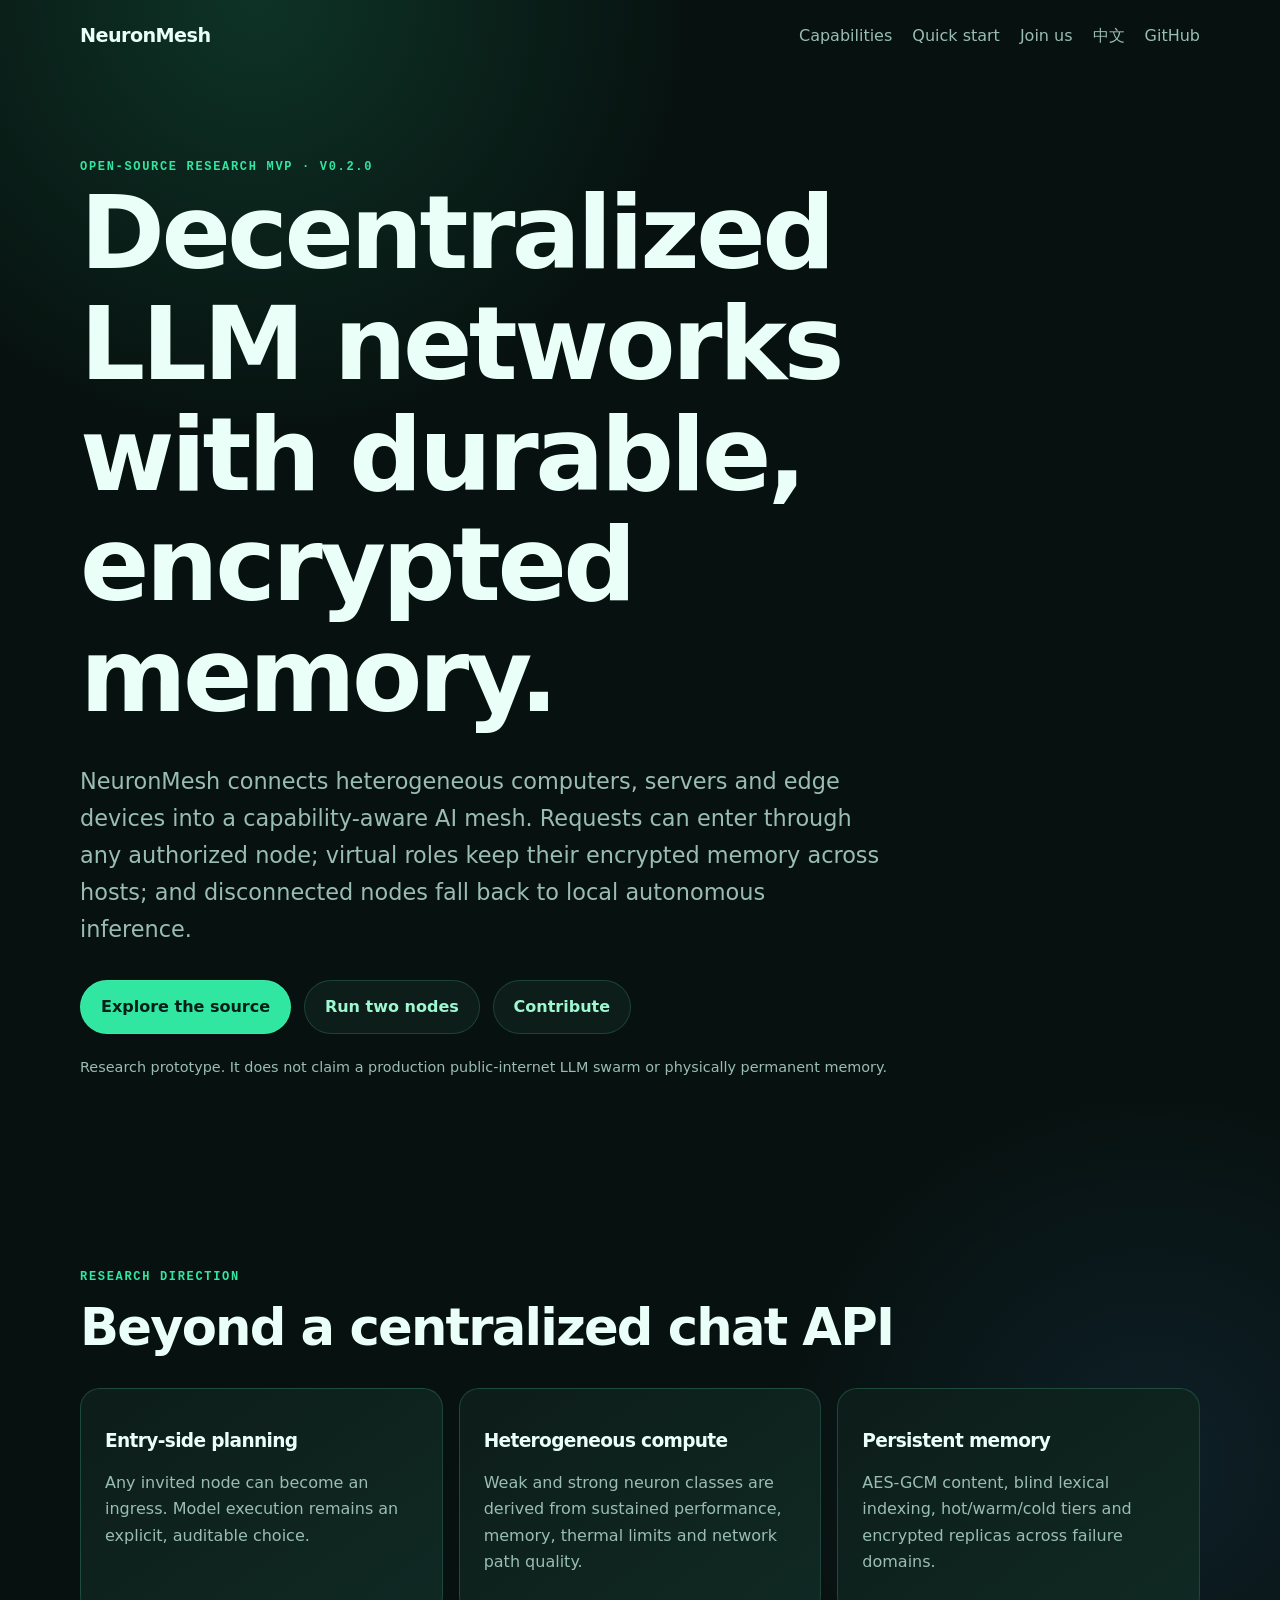
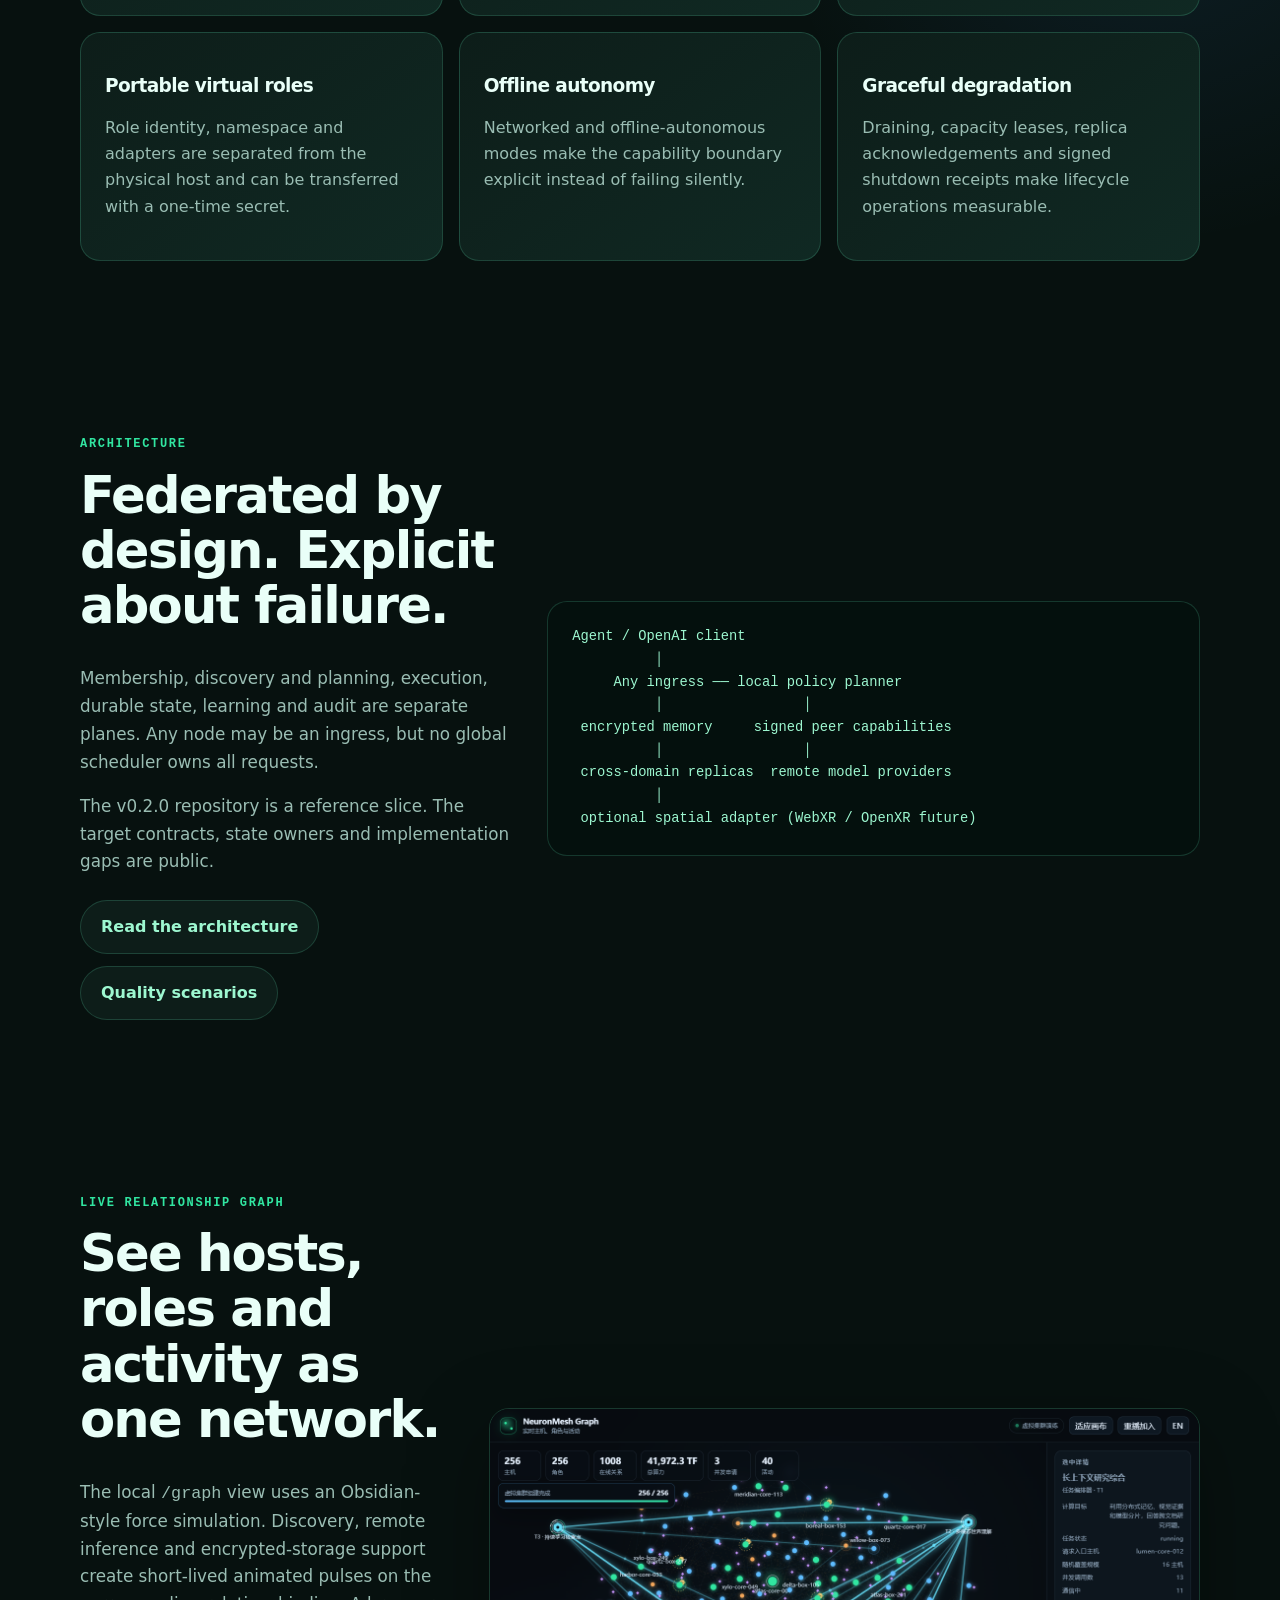
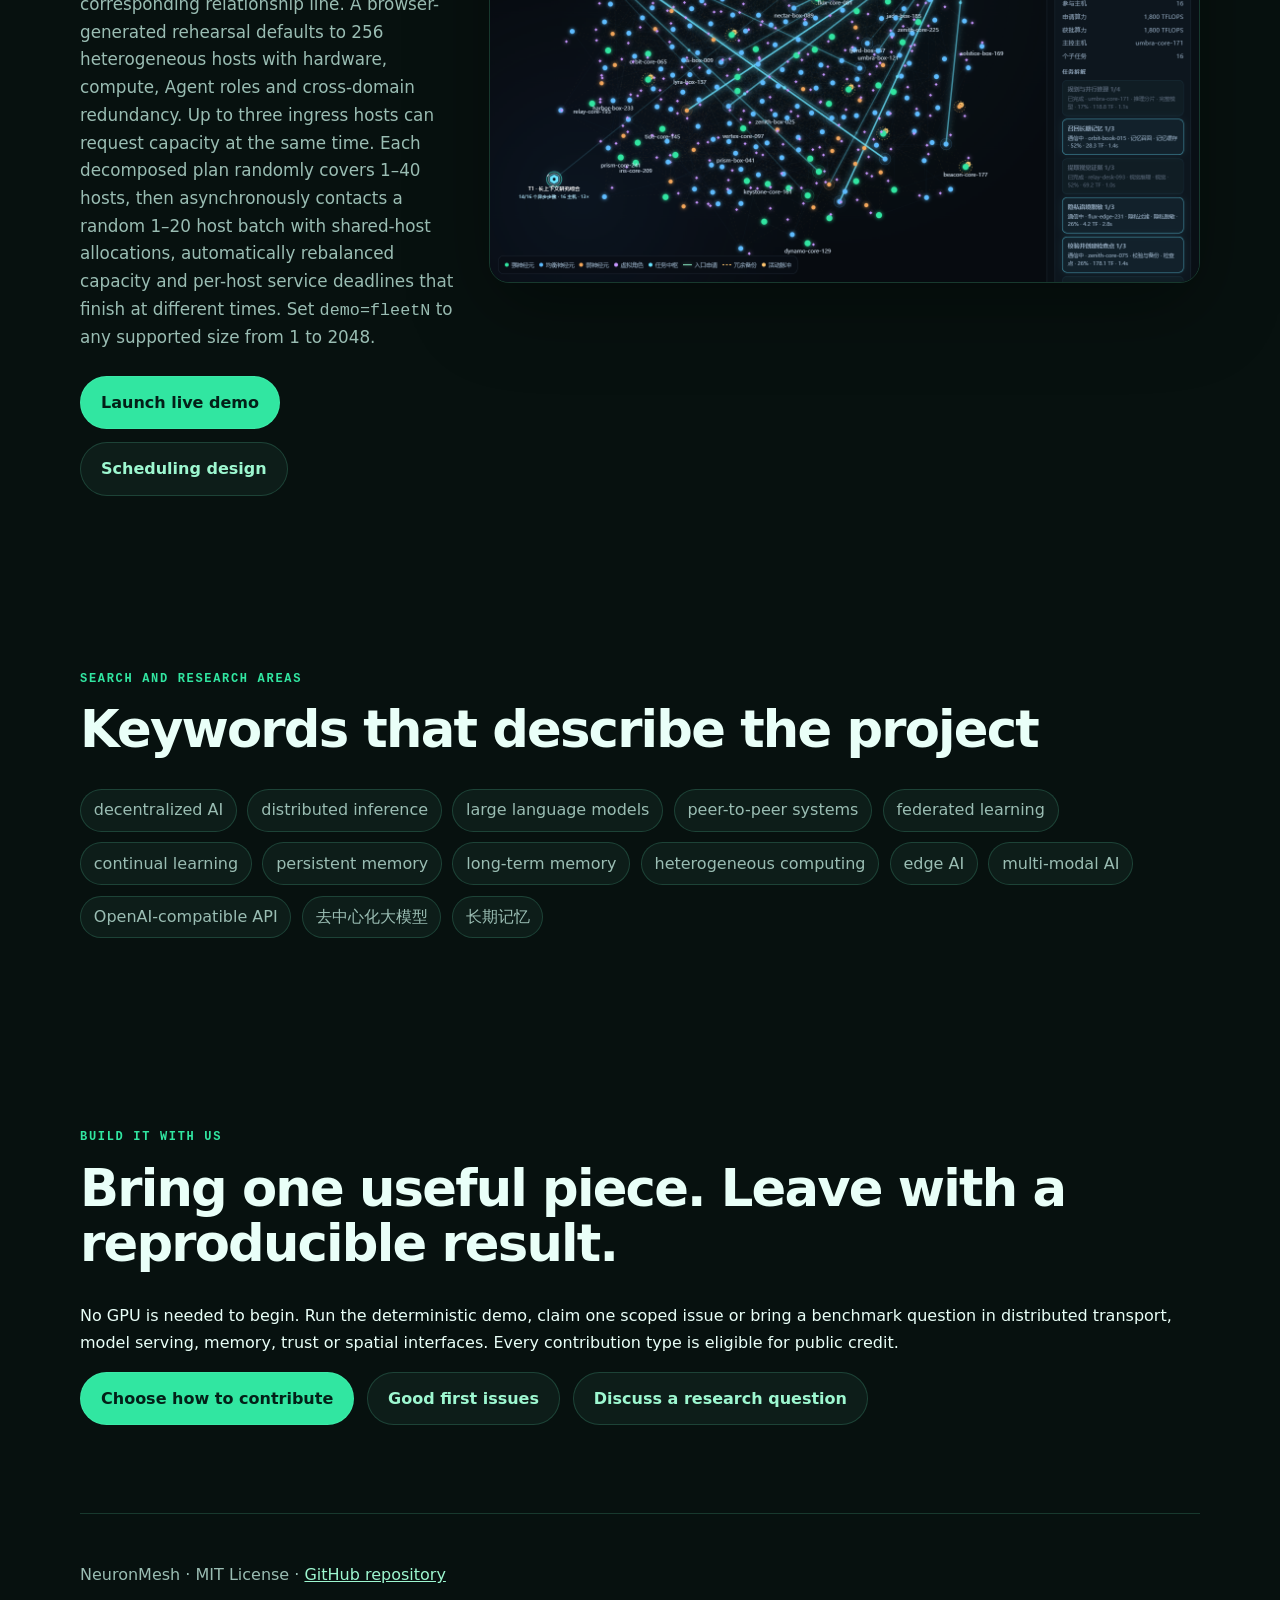
==== commit 5fa19558: "Support configurable fleet sizes in demo URL" ====
--- a/docs/index.html
+++ b/docs/index.html
@@ -138,12 +138,13 @@
           The local <code>/graph</code> view uses an Obsidian-style force simulation.
           Discovery, remote inference and encrypted-storage support create short-lived
           animated pulses on the corresponding relationship line. A browser-generated
-          rehearsal introduces 256 heterogeneous hosts with hardware, compute, Agent roles
+          rehearsal defaults to 256 heterogeneous hosts with hardware, compute, Agent roles
           and cross-domain redundancy. Up to three ingress hosts can request capacity
           at the same time. Each decomposed plan randomly covers 1–40 hosts, then
           asynchronously contacts a random 1–20 host batch with shared-host
           allocations, automatically rebalanced capacity and per-host service
-          deadlines that finish at different times.
+          deadlines that finish at different times. Set <code>demo=fleetN</code>
+          to any supported size from 1 to 2048.
         </p>
         <div class="actions compact-actions">
           <a class="primary" href="graph-demo-256-chaos.html?demo=fleet256">Launch live demo</a>
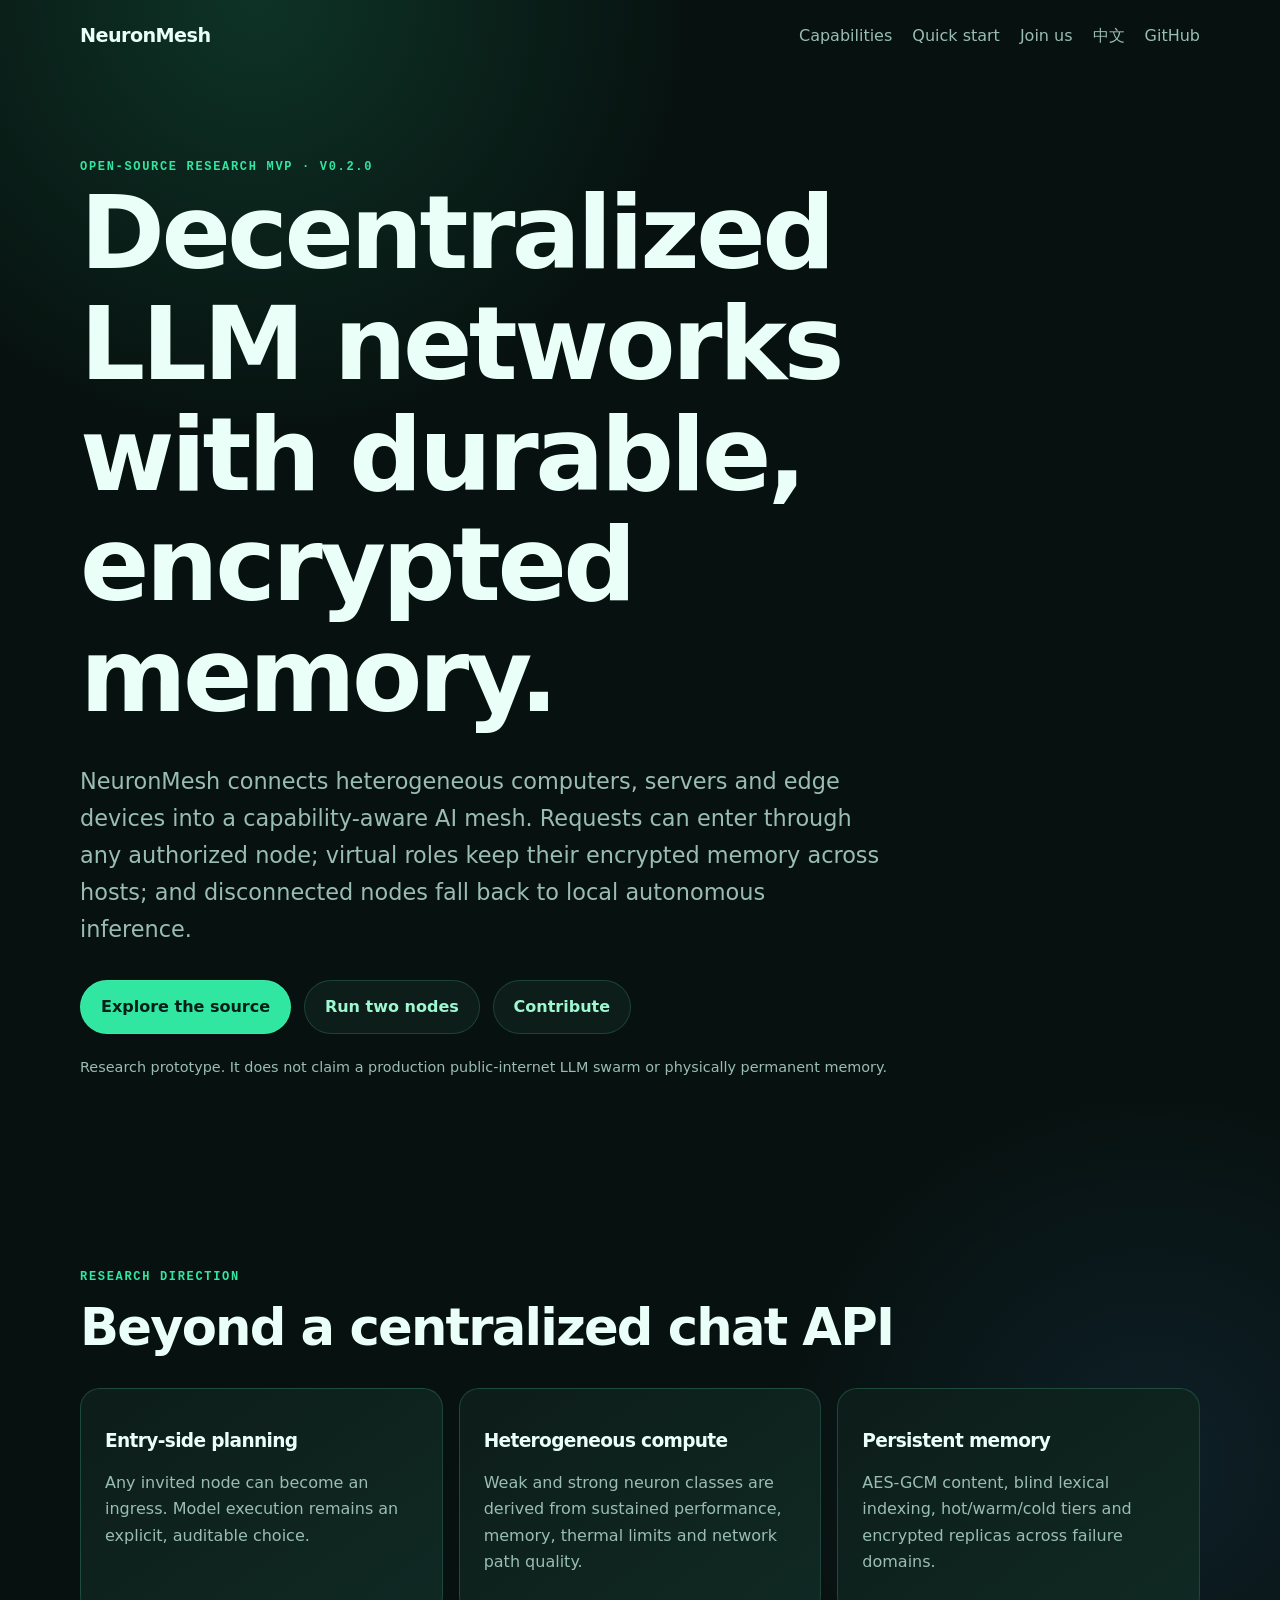
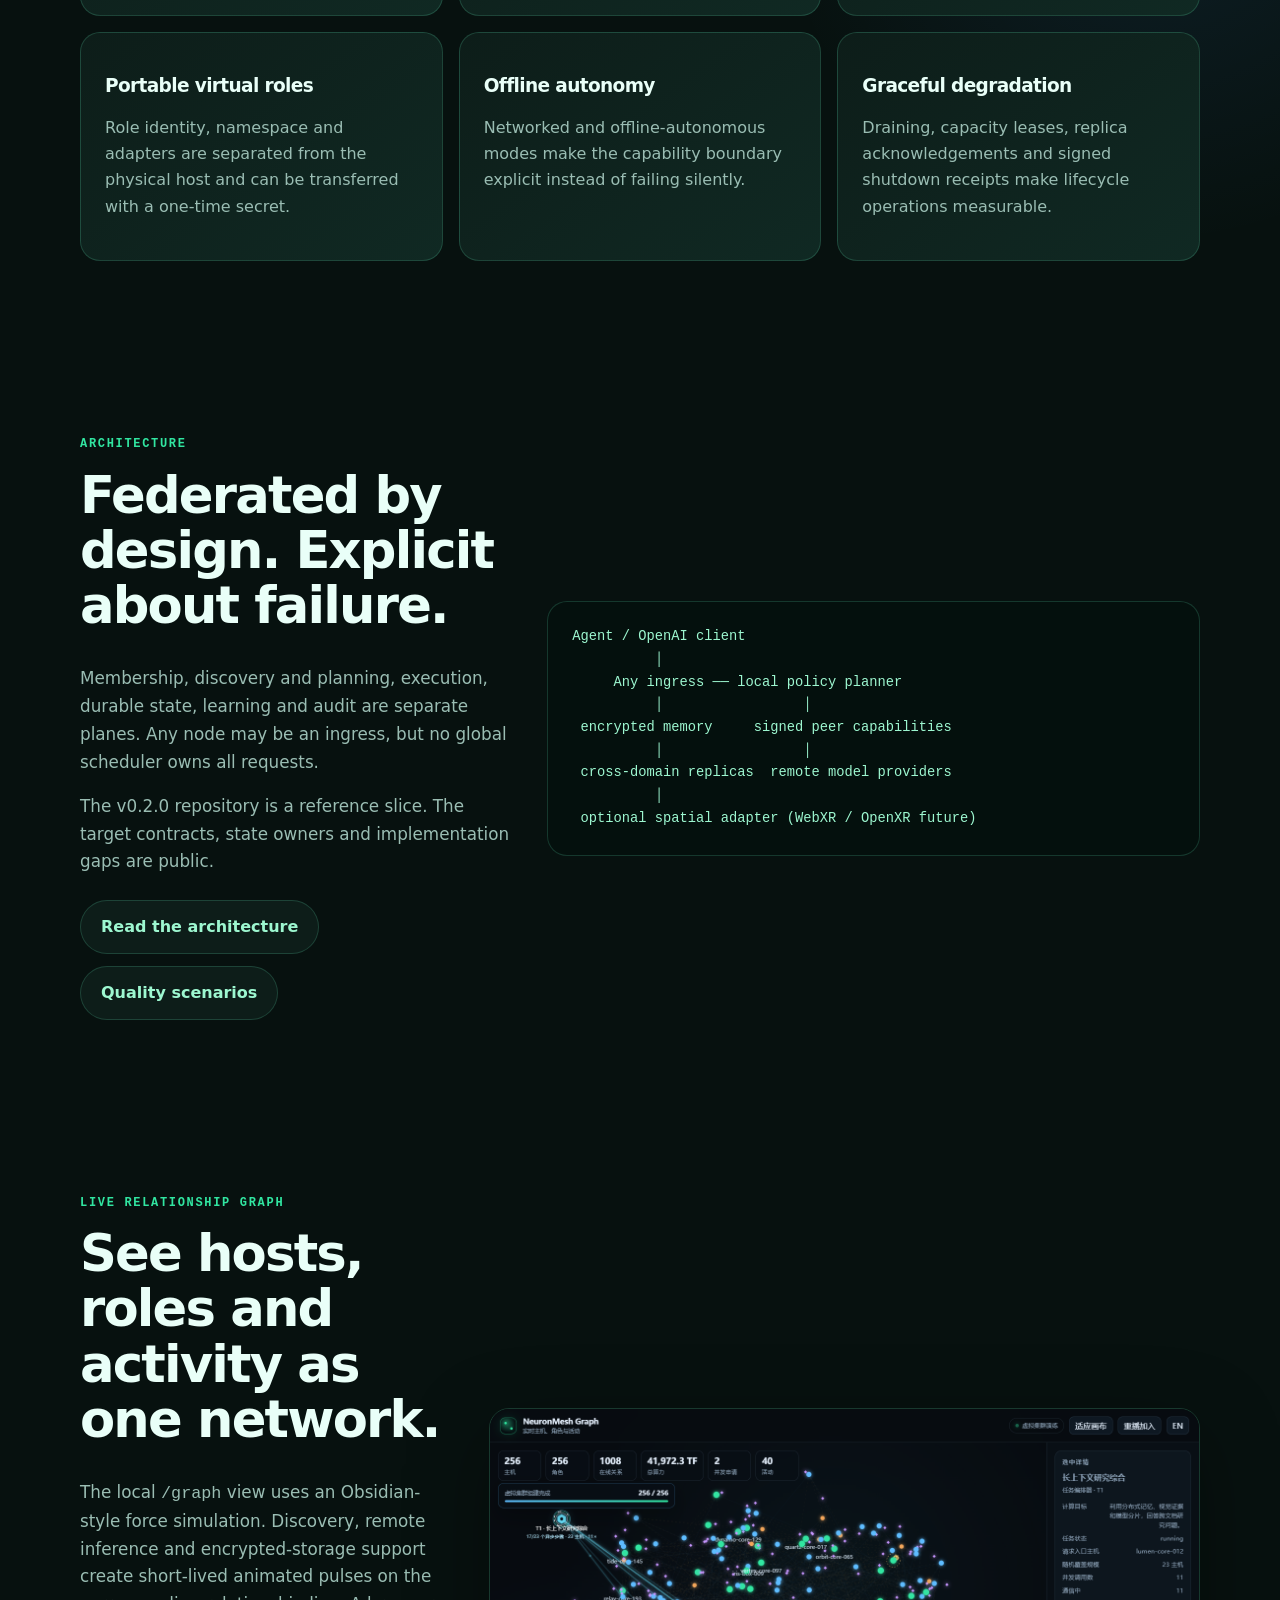
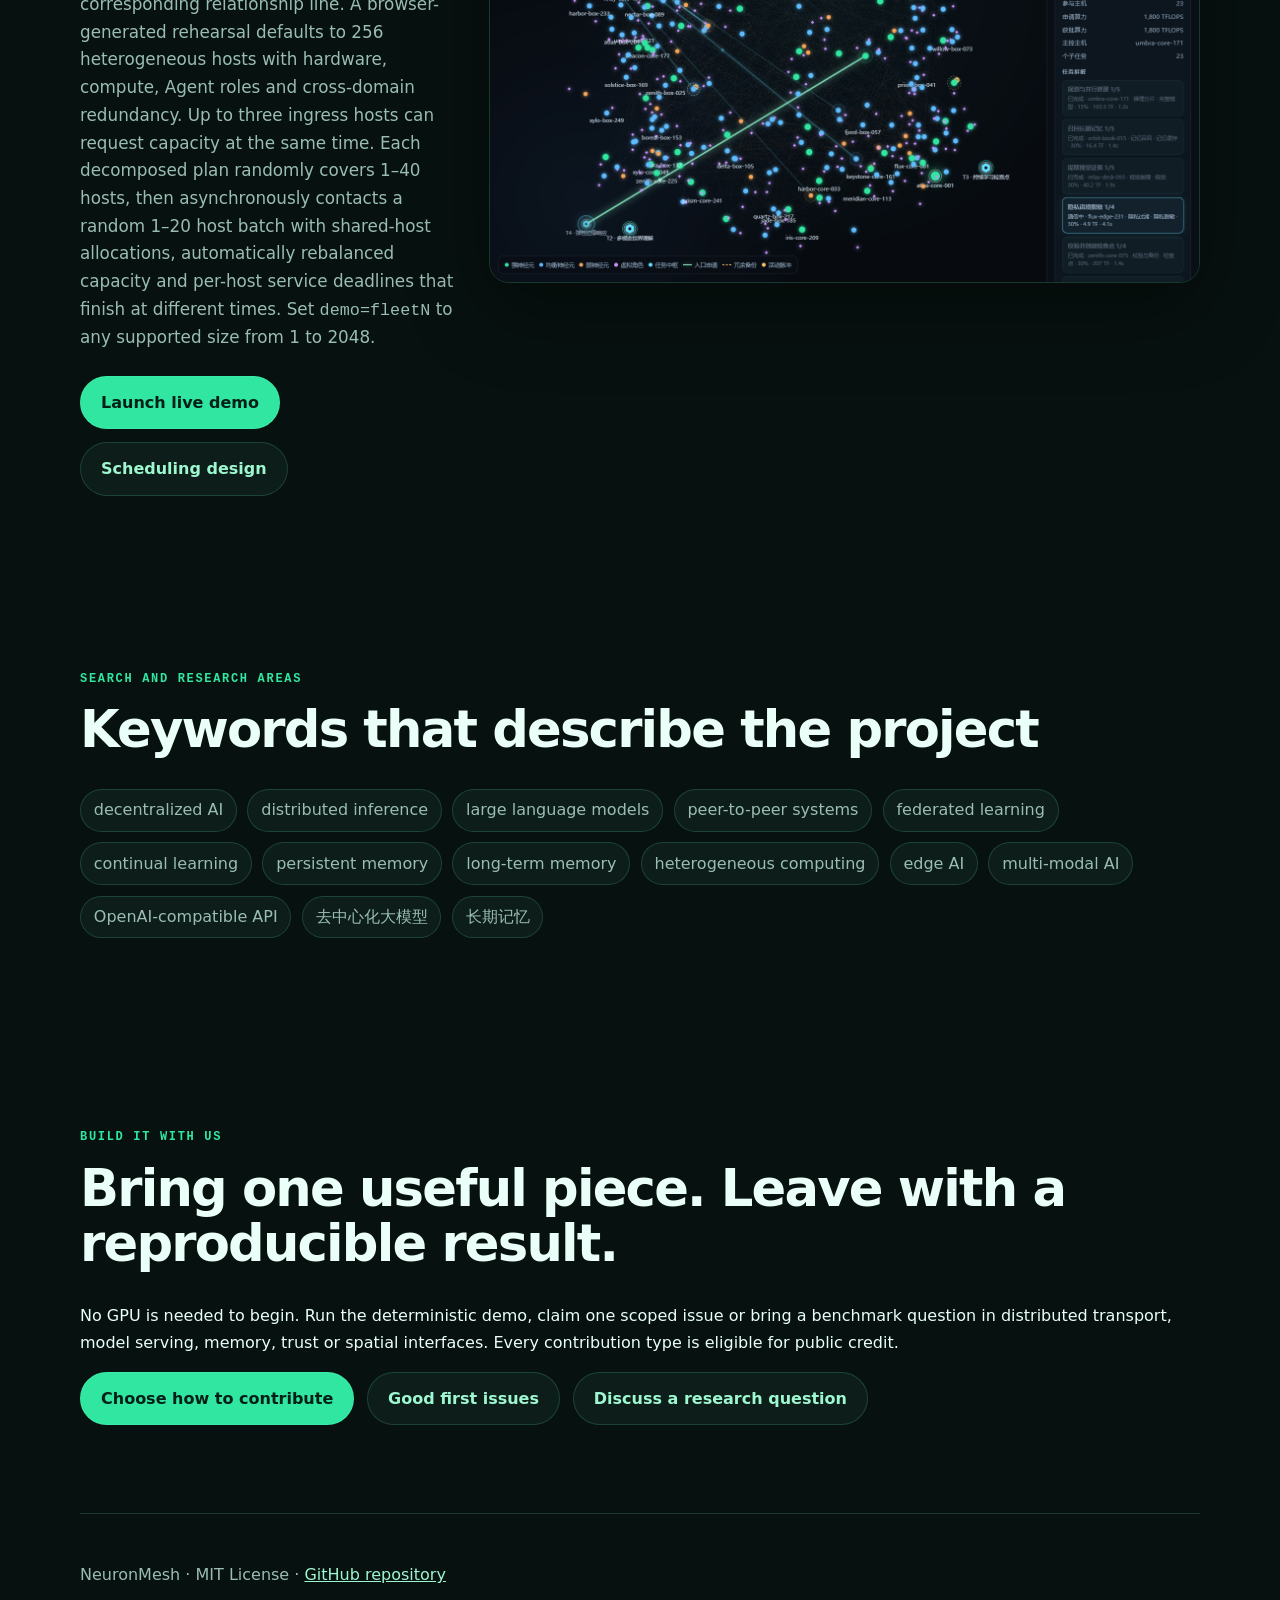
==== commit ccdbffaf: "Preserve random cloud layout without ring forces" ====
--- a/docs/index.html
+++ b/docs/index.html
@@ -147,7 +147,7 @@
           to any supported size from 1 to 2048.
         </p>
         <div class="actions compact-actions">
-          <a class="primary" href="graph-demo-256-chaos.html?demo=fleet256">Launch live demo</a>
+          <a class="primary" href="graph-demo-256-chaos.html?demo=fleet256&v=chaos3">Launch live demo</a>
           <a class="secondary" href="https://github.com/yanxee/neuron-mesh/blob/main/docs/TASK_ORCHESTRATION.md">Scheduling design</a>
         </div>
       </div>
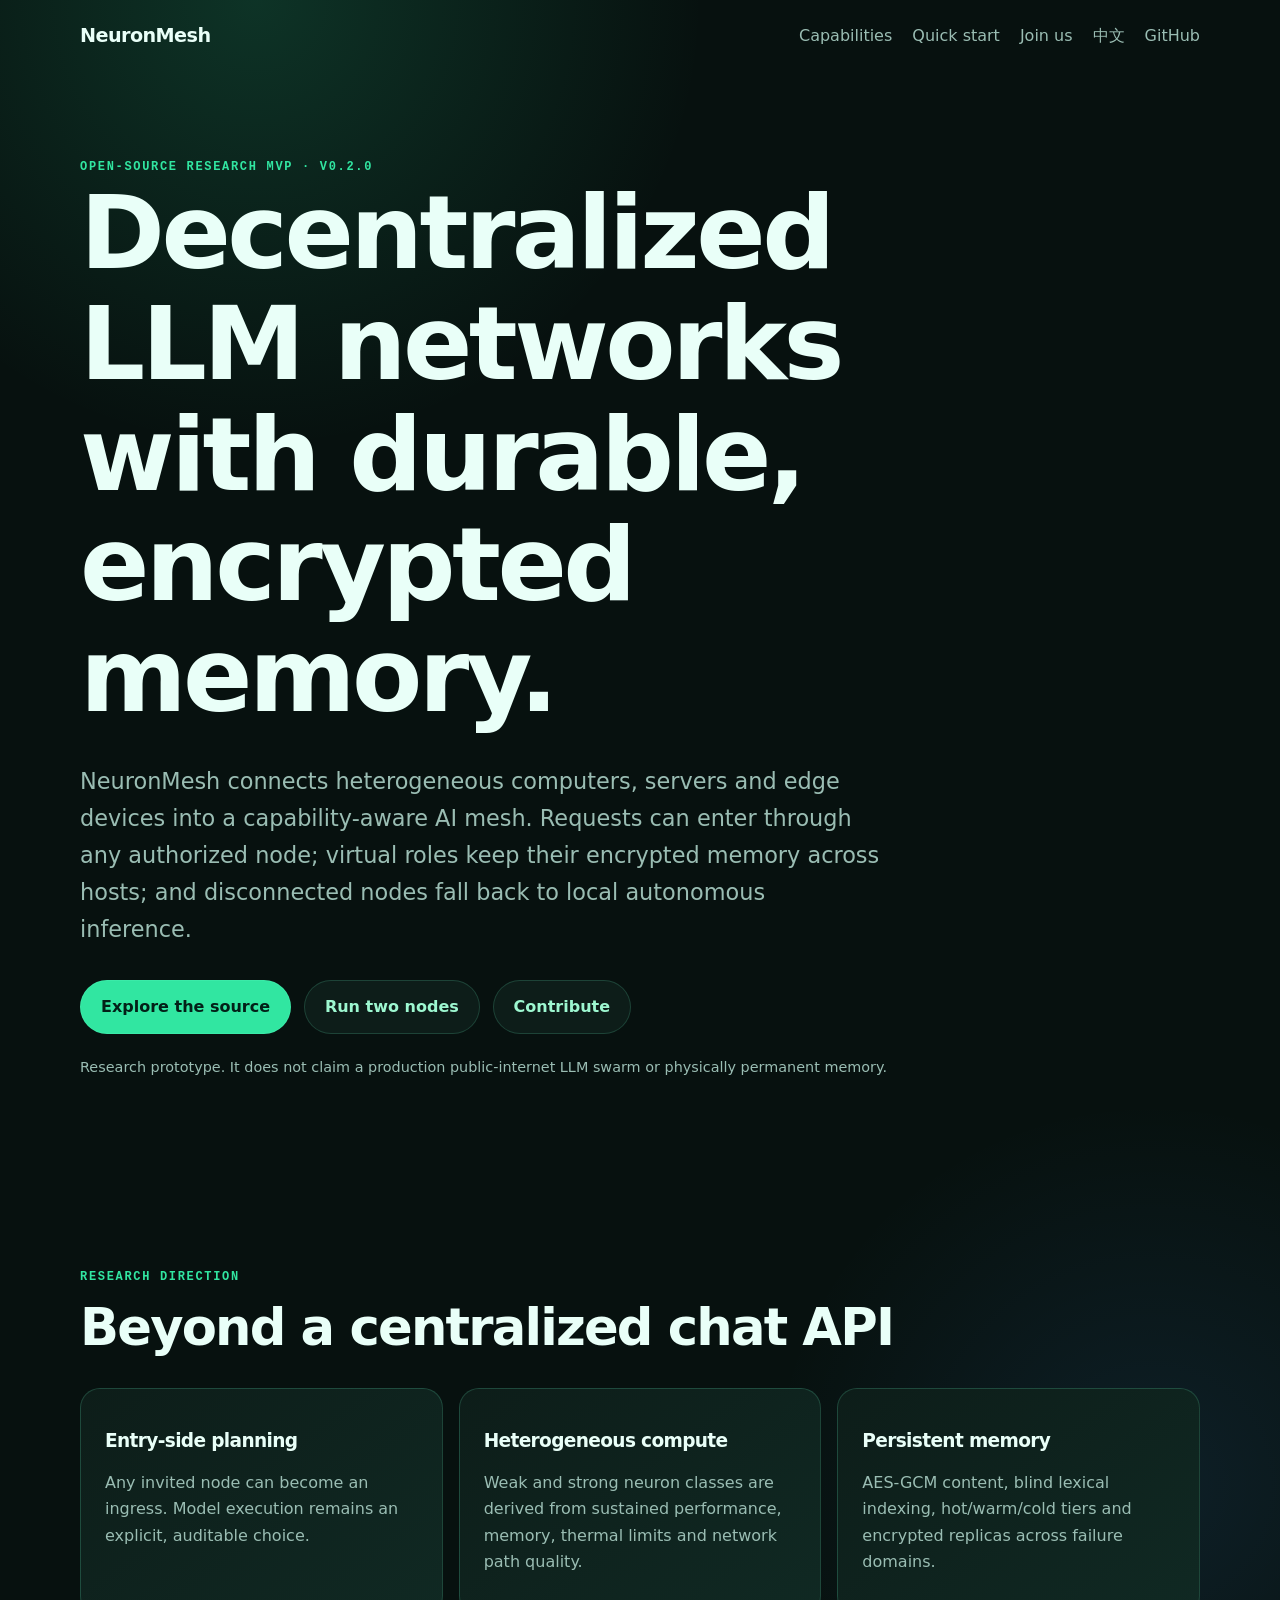
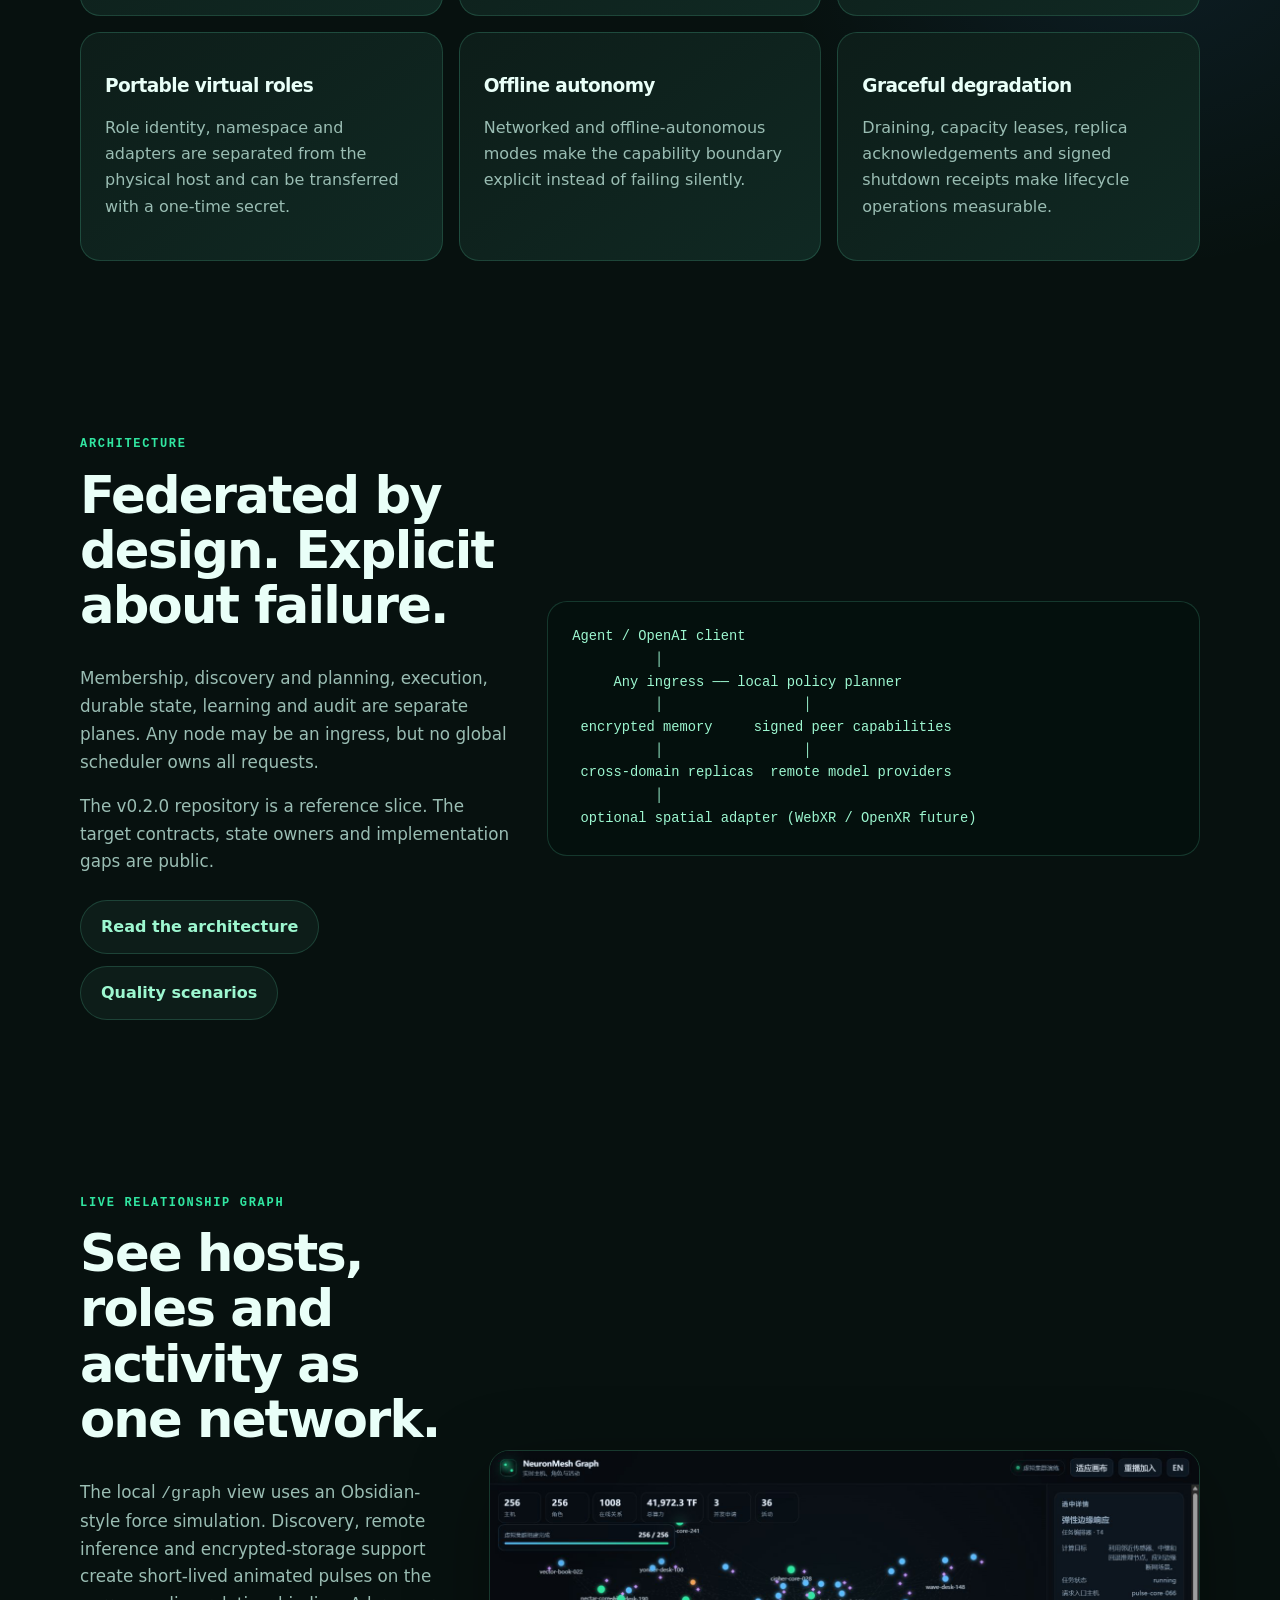
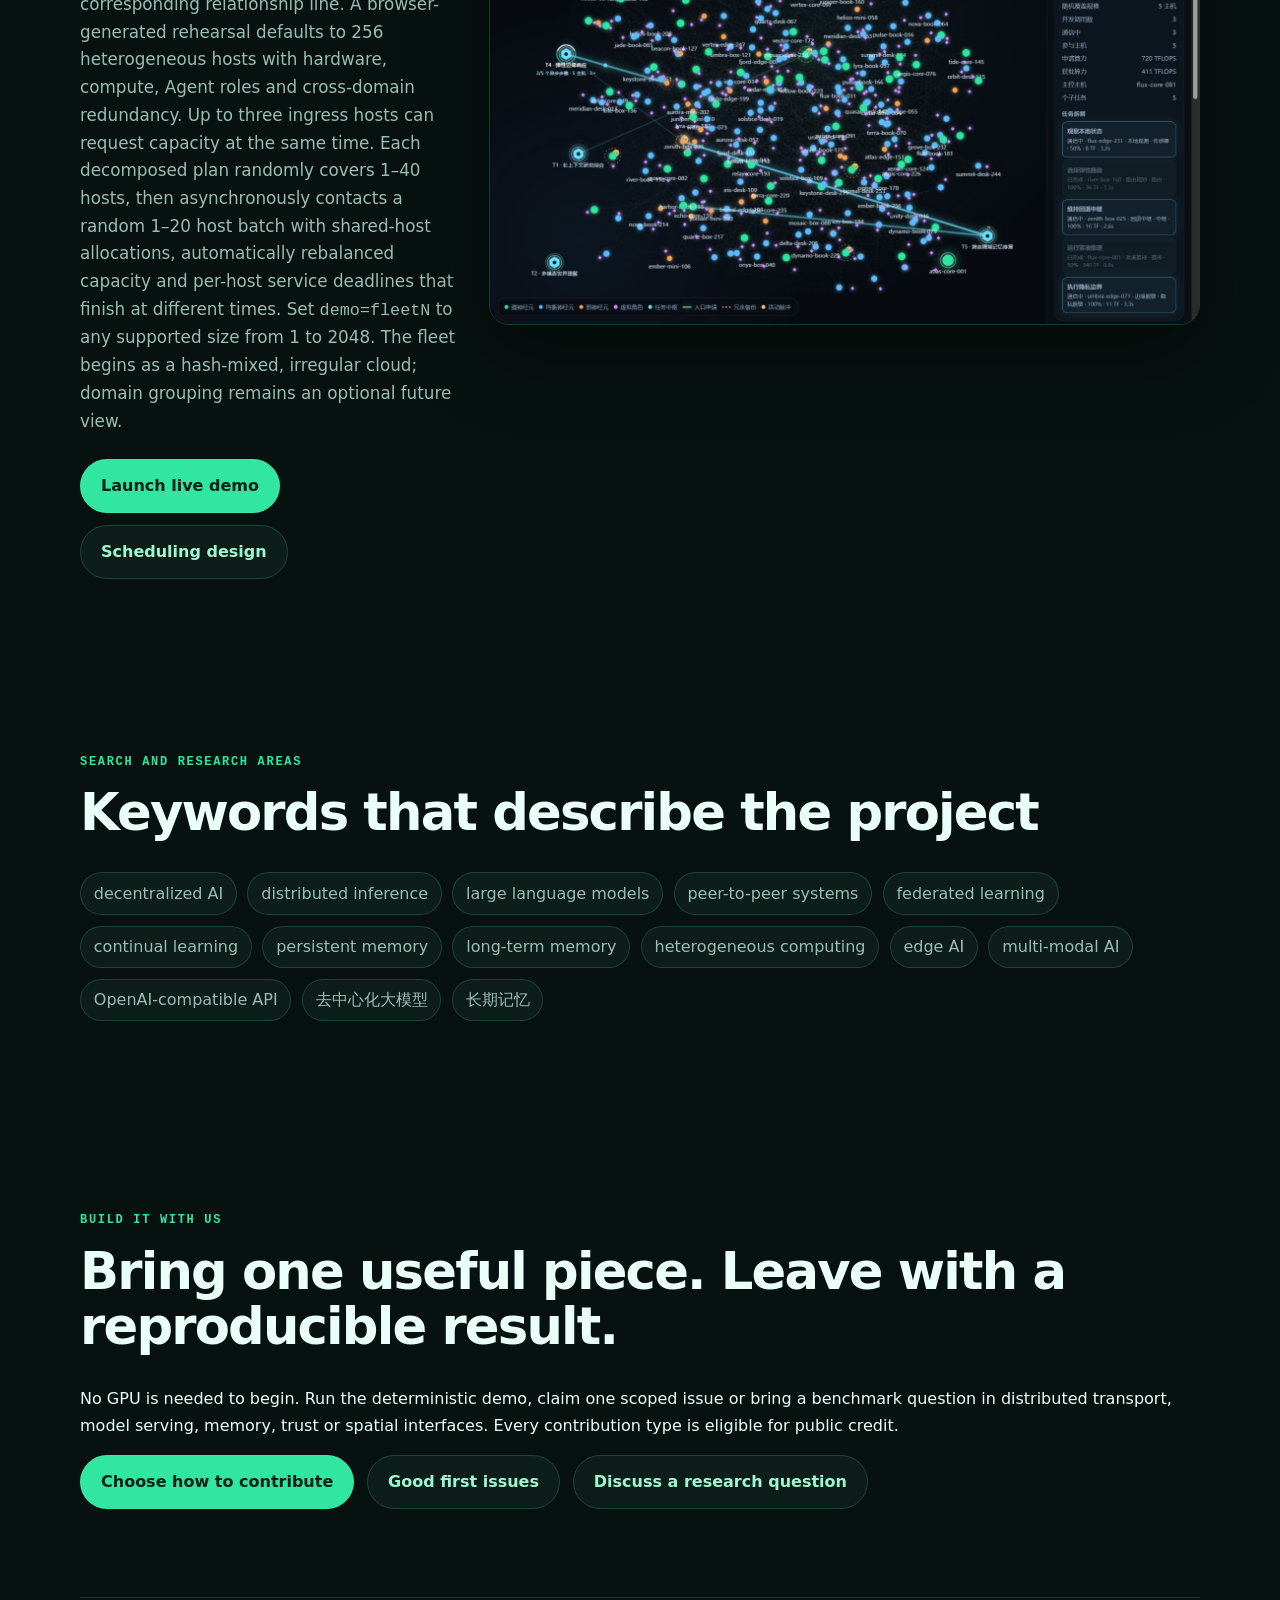
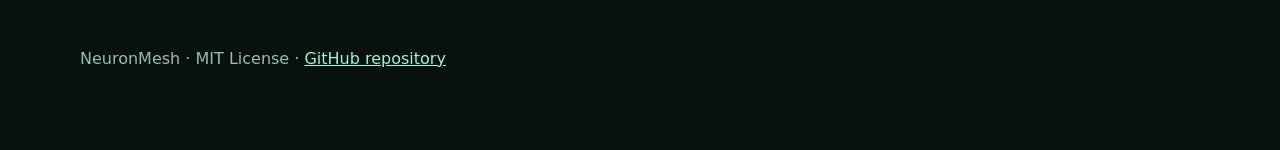
==== commit be076a84: "Fix chaotic cloud placement and dense-fleet rendering" ====
--- a/docs/index.html
+++ b/docs/index.html
@@ -144,14 +144,15 @@
           asynchronously contacts a random 1–20 host batch with shared-host
           allocations, automatically rebalanced capacity and per-host service
           deadlines that finish at different times. Set <code>demo=fleetN</code>
-          to any supported size from 1 to 2048.
+          to any supported size from 1 to 2048. The fleet begins as a hash-mixed,
+          irregular cloud; domain grouping remains an optional future view.
         </p>
         <div class="actions compact-actions">
-          <a class="primary" href="graph-demo-256-chaos.html?demo=fleet256&v=chaos3">Launch live demo</a>
+          <a class="primary" href="graph-demo-256-chaos.html?demo=fleet256&v=chaos11">Launch live demo</a>
           <a class="secondary" href="https://github.com/yanxee/neuron-mesh/blob/main/docs/TASK_ORCHESTRATION.md">Scheduling design</a>
         </div>
       </div>
-      <img class="graph-preview" src="assets/fleet256-dashboard.png" alt="NeuronMesh graph showing a 256-host fleet, concurrent ingress requests and unequal per-host service windows">
+      <img class="graph-preview" src="assets/fleet256-dashboard.png" alt="NeuronMesh graph showing a chaotic 256-host cloud, concurrent ingress requests and unequal per-host service windows">
     </section>
 
     <section class="research">
